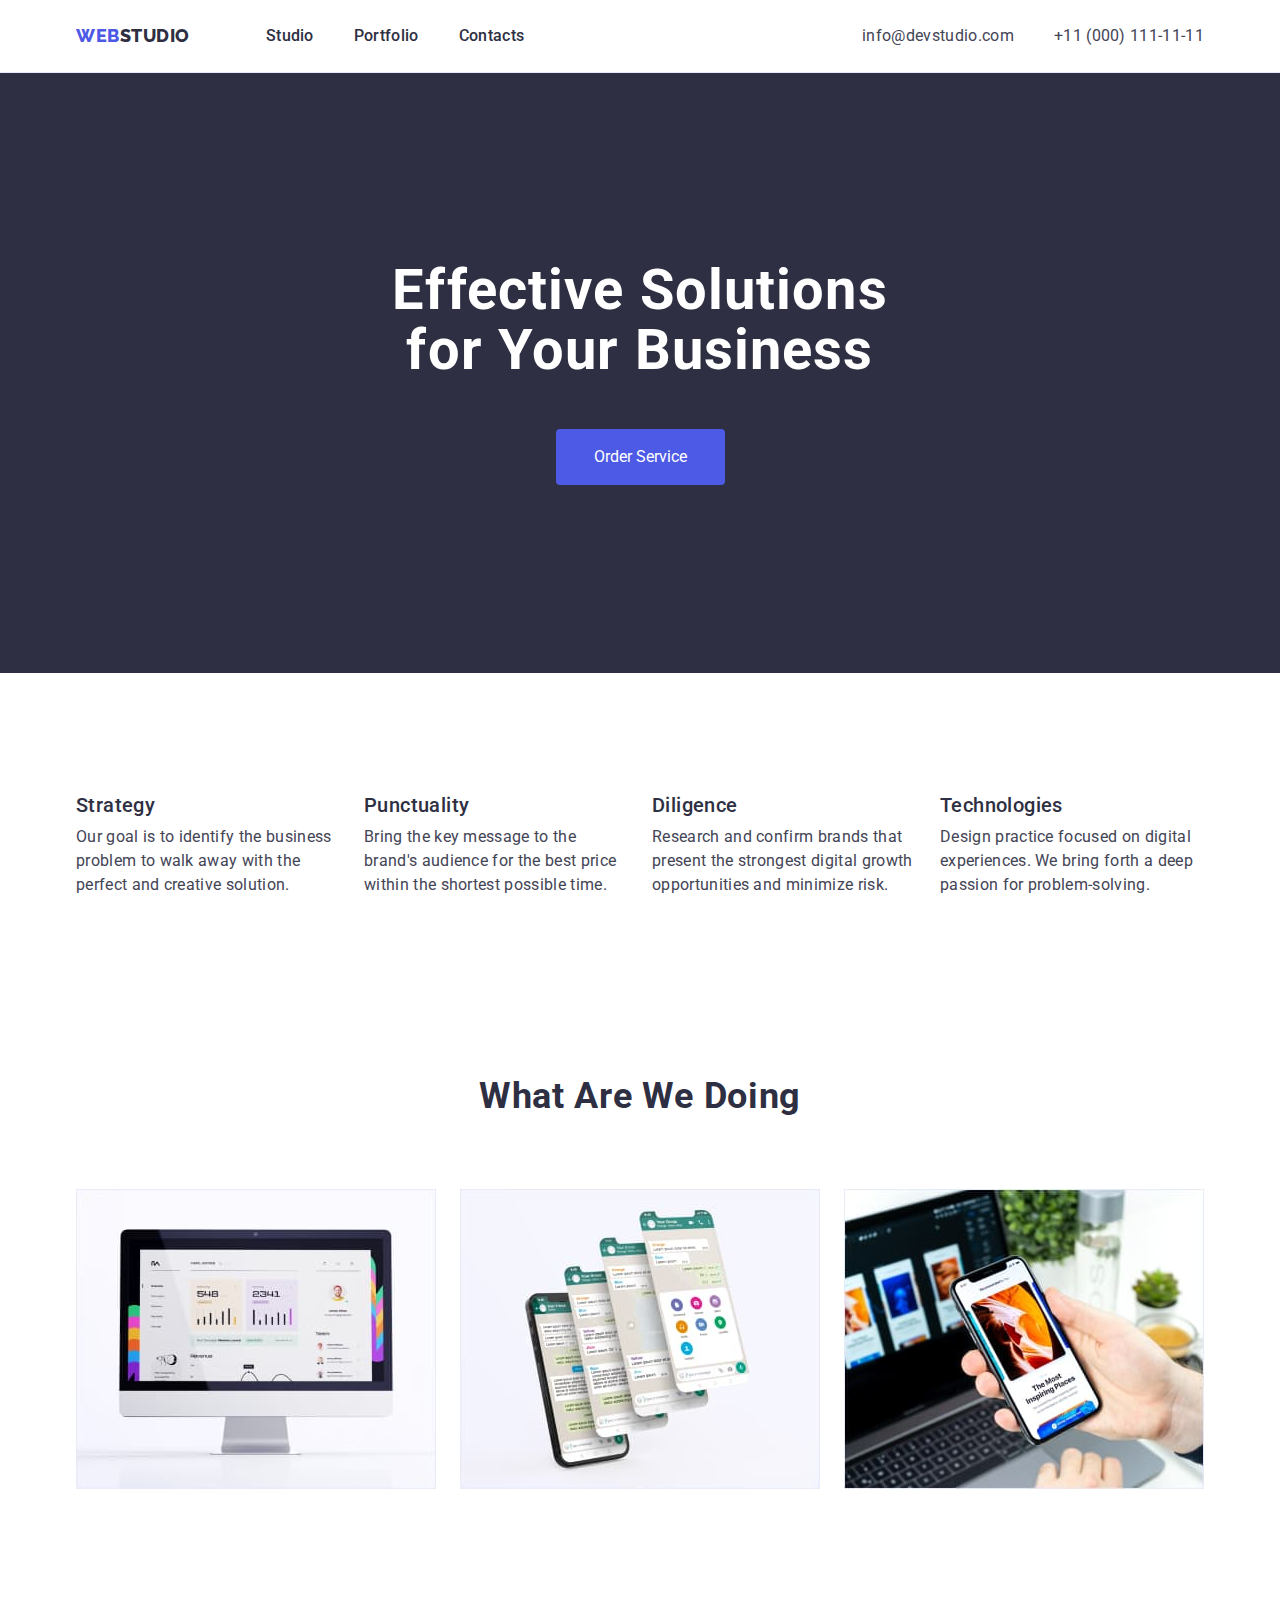
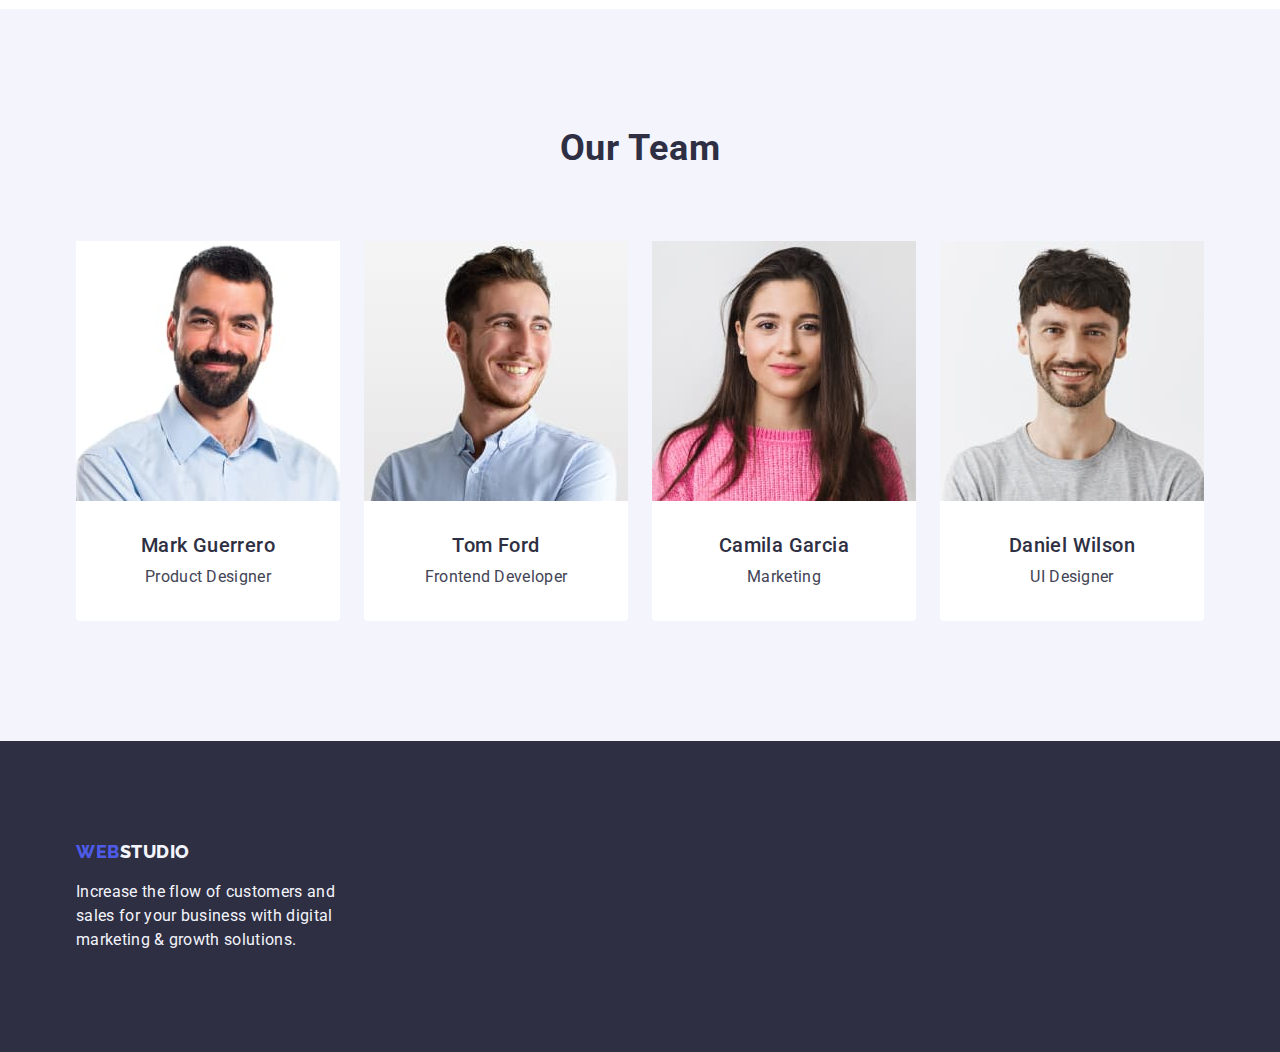
==== index.html @ 9f4fe207 "Initial commit" ====
<!DOCTYPE html>
<html lang="en">
  <head>
    <meta charset="UTF-8" />
    <meta http-equiv="X-UA-Compatible" content="IE=edge" />
    <meta name="viewport" content="width=device-width, initial-scale=1.0" />

    <!-- Google fonts -->
    <link rel="preconnect" href="https://fonts.googleapis.com" />
    <link rel="preconnect" href="https://fonts.gstatic.com" crossorigin />
    <link
      href="https://fonts.googleapis.com/css2?family=Raleway:wght@800&family=Roboto:wght@400;500;700;900&display=swap"
      rel="stylesheet"
    />
    <title>WebStudio</title>

    <!-- Normalize CSS -->
    <link rel="stylesheet" href="./css/modern-normalize.min.css" />

    <!-- Custom CSS -->
    <link rel="stylesheet" href="./css/styles.css" />
  </head>

  <body>
    <header class="header">
      <div class="container">
        <nav class="navbar">
          <a class="link logo" href="./index.html">
            Web<span class="logo-span">Studio</span>
          </a>
          <ul class="list nav-list">
            <li class="item">
              <a class="link" href="./index.html">Studio</a>
            </li>
            <li class="item">
              <a class="link" href="./portfolio.html">Portfolio</a>
            </li>
            <li class="item">
              <a class="link" href="">Contacts</a>
            </li>
          </ul>
        </nav>

        <address class="contacts">
          <ul class="list contact-list">
            <li class="item">
              <a class="link" href="mailto:info@devstudio.com">
                info@devstudio.com
              </a>
            </li>
            <li class="item">
              <a class="link" href="tel:+110001111111"> +11 (000) 111-11-11 </a>
            </li>
          </ul>
        </address>
      </div>
    </header>

    <main>
      <section class="section hero navy-blue-bg">
        <div class="container">
          <h1 class="hero-title">Effective Solutions for Your Business</h1>
          <button class="hero-btn" type="button">Order Service</button>
        </div>
      </section>

      <section class="section features">
        <div class="container">
          <h2 class="section-title visually-hidden">Features</h2>
          <ul class="list card-list features-list">
            <li class="item">
              <h3 class="item-title card-title">Strategy</h3>
              <p class="text">
                Our goal is to identify the business problem to walk away with
                the perfect and creative solution.
              </p>
            </li>
            <li class="item">
              <h3 class="item-title card-title">Punctuality</h3>
              <p class="text">
                Bring the key message to the brand's audience for the best price
                within the shortest possible time.
              </p>
            </li>
            <li class="item">
              <h3 class="item-title card-title">Diligence</h3>
              <p class="text">
                Research and confirm brands that present the strongest digital
                growth opportunities and minimize risk.
              </p>
            </li>
            <li class="item">
              <h3 class="item-title card-title">Technologies</h3>
              <p class="text">
                Design practice focused on digital experiences. We bring forth a
                deep passion for problem-solving.
              </p>
            </li>
          </ul>
        </div>
      </section>

      <section class="section projects">
        <div class="container">
          <h2 class="section-title">What are we doing</h2>
          <ul class="list projects-list">
            <li class="item">
              <img
                src="./images/pic-1.jpg"
                width="360"
                alt="A computer with analytical data on the screen"
              />
            </li>
            <li class="item">
              <img
                src="./images/pic-2.jpg"
                width="360"
                alt="A phone with an open chat on the screen"
              />
            </li>
            <li class="item">
              <img
                src="./images/pic-3.jpg"
                width="360"
                alt="A phone with an open app on the screen"
              />
            </li>
          </ul>
        </div>
      </section>

      <section class="section our-team cloud-bg">
        <div class="container">
          <h2 class="section-title">Our Team</h2>
          <ul class="list card-list our-team-list">
            <li class="item card-item white-bg">
              <img
                src="./images/mark-guerrero.jpg"
                width="264"
                alt="Mark Guerrero"
              />
              <div class="wrapper">
                <h3 class="item-title card-title">Mark Guerrero</h3>
                <p class="text">Product Designer</p>
              </div>
            </li>
            <li class="item card-item white-bg">
              <img src="./images/tom-ford.jpg" width="264" alt="Tom Ford" />
              <div class="wrapper">
                <h3 class="item-title card-title">Tom Ford</h3>
                <p class="text">Frontend Developer</p>
              </div>
            </li>
            <li class="item card-item white-bg">
              <img
                src="./images/camila-garcia.jpg"
                width="264"
                alt="Camila Garcia"
              />
              <div class="wrapper">
                <h3 class="item-title card-title">Camila Garcia</h3>
                <p class="text">Marketing</p>
              </div>
            </li>
            <li class="item card-item white-bg">
              <img
                src="./images/daniel-wilson.jpg"
                width="264"
                alt="Daniel Wilson"
              />
              <div class="wrapper">
                <h3 class="item-title card-title">Daniel Wilson</h3>
                <p class="text">UI Designer</p>
              </div>
            </li>
          </ul>
        </div>
      </section>
    </main>

    <footer class="footer navy-blue-bg">
      <div class="container">
        <a class="link logo" href="./index.html">
          Web<span class="logo-span">Studio</span>
        </a>
        <p class="text">
          Increase the flow of customers and sales for your business with
          digital marketing & growth solutions.
        </p>
      </div>
    </footer>
  </body>
</html>
---- css/styles.css ----
:root {
  /* ===== Colors ===== */
  --iris-color: #4d5ae5;
  --ocean-color: #404bbf;
  --navy-blue-color: #2e2f42;
  --green-color: #31d0aa;
  --slate-color: #434455;
  --light-slate-color: #8e8f99;
  --cornflower-color: #e7e9fc;
  --cloud-color: #f4f4fd;
  --navy-blue-modal-color: #2e2f42;
  --grey-color: #2e2f42;
  --white-color: #ffffff;
  --dairy-color: #fcfcfc;
}

body {
  font-family: "Roboto", sans-serif;
  color: var(--slate-color);
  background-color: var(--white-color);
}

h1,
h2,
h3,
p,
a {
  margin: 0;
  padding: 0;
}

ul {
  margin: 0;
  padding: 0;
  list-style: none;
}

a {
  text-decoration: none;
}

img {
  display: block;
  max-width: 100%;
}

/* ===== Reusable CSS =====  */

.container {
  max-width: 1158px;
  margin: 0 auto;
  padding-left: 15px;
  padding-right: 15px;
}

.section {
  padding-top: 120px;
  padding-bottom: 120px;
}

.button {
  font-family: "Roboto", sans-serif;
  font-weight: 500;
  font-size: 16px;
  line-height: 1.5;
  letter-spacing: 0.04em;
}

.hero-title {
  font-weight: 700;
  font-size: 56px;
  line-height: 1.07;
  letter-spacing: 0.02em;
  color: var(--white-color);
  text-align: center;
  margin-bottom: 48px;
}

.section-title {
  font-weight: 700;
  font-size: 36px;
  line-height: 1.11;
  letter-spacing: 0.02em;
  text-align: center;
  color: var(--navy-blue-color);
  text-transform: capitalize;
  margin-bottom: 72px;
}

.card-title {
  font-weight: 500;
  font-size: 20px;
  line-height: 1.2;
  letter-spacing: 0.02em;
  color: var(--navy-blue-color);
  text-transform: capitalize;
  margin-bottom: 8px;
}

.text {
  font-size: 16px;
  line-height: 1.5;
  letter-spacing: 0.02em;
}

.card-list {
  display: flex;
  justify-content: center;
  gap: 24px;
}

/* ===== HEADER ===== */

.header {
  border-bottom: 1px solid var(--cornflower-color);
}

.header .container {
  display: flex;
  align-items: center;
}

.header a {
  display: inline-block;
  padding: 24px 0;
}

.navbar {
  display: flex;
  align-items: center;
}

.nav-list {
  display: flex;
  gap: 40px;
}

.contact-list {
  display: flex;
  gap: 40px;
}

.logo {
  font-family: "Raleway", sans-serif;
  font-weight: 800;
  font-size: 18px;
  line-height: 1.27;
  letter-spacing: 0.03em;
  text-transform: uppercase;
  color: var(--iris-color);
  margin-right: 76px;
}

.header .logo-span {
  color: var(--navy-blue-color);
}

.nav-list .link {
  font-weight: 500;
  font-size: 16px;
  line-height: 1.5;
  letter-spacing: 0.02em;
  color: var(--navy-blue-color);
}

.contacts {
  font-style: normal;
  margin-left: auto;
}

.contact-list .link {
  font-size: 16px;
  line-height: 1.5;
  letter-spacing: 0.02em;
  color: var(--slate-color);
}

.nav-list .link:is(:hover, :focus),
.contact-list .link:is(:hover, :focus) {
  color: var(--ocean-color);
}

/* ===== MAIN ===== */

.navy-blue-bg {
  background-color: var(--navy-blue-color);
}

.hero {
  padding: 188px 0;
}

.hero .container {
  text-align: center;
}

.hero-title {
  font-weight: 700;
  font-size: 56px;
  line-height: 1.07;
  letter-spacing: 0.02em;
  /* text-align: center; */

  color: var(--white-color);
  max-width: 496px;
  margin: 0 auto;
  margin-bottom: 48px;
}

.hero-btn {
  color: var(--white-color);
  background-color: var(--iris-color);
  cursor: pointer;
  border: none;
  border-radius: 4px;
  min-width: 169px;
  height: 56px;

  display: block;
  margin: 0 auto;
}

.hero-btn:is(:hover, :focus) {
  background-color: var(--ocean-color);
}

/* ===== Advantages section ===== */

.visually-hidden {
  position: absolute;
  width: 1px;
  height: 1px;
  margin: -1px;
  border: 0;
  padding: 0;
  white-space: nowrap;
  clip-path: inset(100%);
  clip: rect(0 0 0 0);
  overflow: hidden;
}

.features-list .item {
  flex-basis: calc((100% - 3 * 24px) / 4);
}

/* ===== What we are doing section ===== */

.projects {
  padding-top: 60px;
}

.projects-list {
  display: flex;
  gap: 24px;
}

.projects-list .item {
  flex-basis: calc((100% - 2 * 24px) / 3);
}

.projects .text {
  color: var(--slate-color);
}

/* ===== Our Team section ===== */

.cloud-bg {
  background-color: var(--cloud-color);
}

.white-bg {
  background-color: var(--white-color);
}

.our-team-list .item {
  border-radius: 0 0 4px 4px;
  flex-basis: calc((100% - 3 * 24px) / 4);
}

.our-team-list .wrapper {
  padding: 32px 16px;
}

.our-team-list .item-title {
  text-align: center;
}

.our-team-list .text {
  text-align: center;
}

/* ===== FOOTER ===== */

.footer {
  padding: 100px 0;
}

.footer .logo {
  display: inline-block;
  margin-bottom: 16px;
}

.footer .logo-span {
  color: var(--cloud-color);
}

.footer .text {
  color: var(--cloud-color);
  max-width: 264px;
}

/* ===== PORTFOLIO Page ===== */

.button-list {
  display: flex;
  justify-content: center;
  gap: 24px;
  margin-bottom: 72px;
}

.button-list-item {
  border: none;
}

.portfolio {
  padding-top: 96px;
}

.portfolio .list .button {
  color: var(--iris-color);
  background-color: var(--cloud-color);
  padding: 12px 24px;
  border: 1px solid var(--cornflower-color);
  border-radius: 4px;
  cursor: pointer;
}

.portfolio .list .button:is(:hover, :focus) {
  color: var(--white-color);
  background-color: var(--ocean-color);
  border: 1px solid transparent;
}

.portfolio .card-list {
  flex-wrap: wrap;
  row-gap: 48px;
}

.portfolio .wrapper {
  padding: 32px 16px;
  border: 1px solid var(--cornflower-color);
  border-top: none;
}

.portfolio .card-item {
  flex-basis: calc((100% - 48px) / 3);
}

.portfolio .card-text {
  color: var(--slate-color);
}
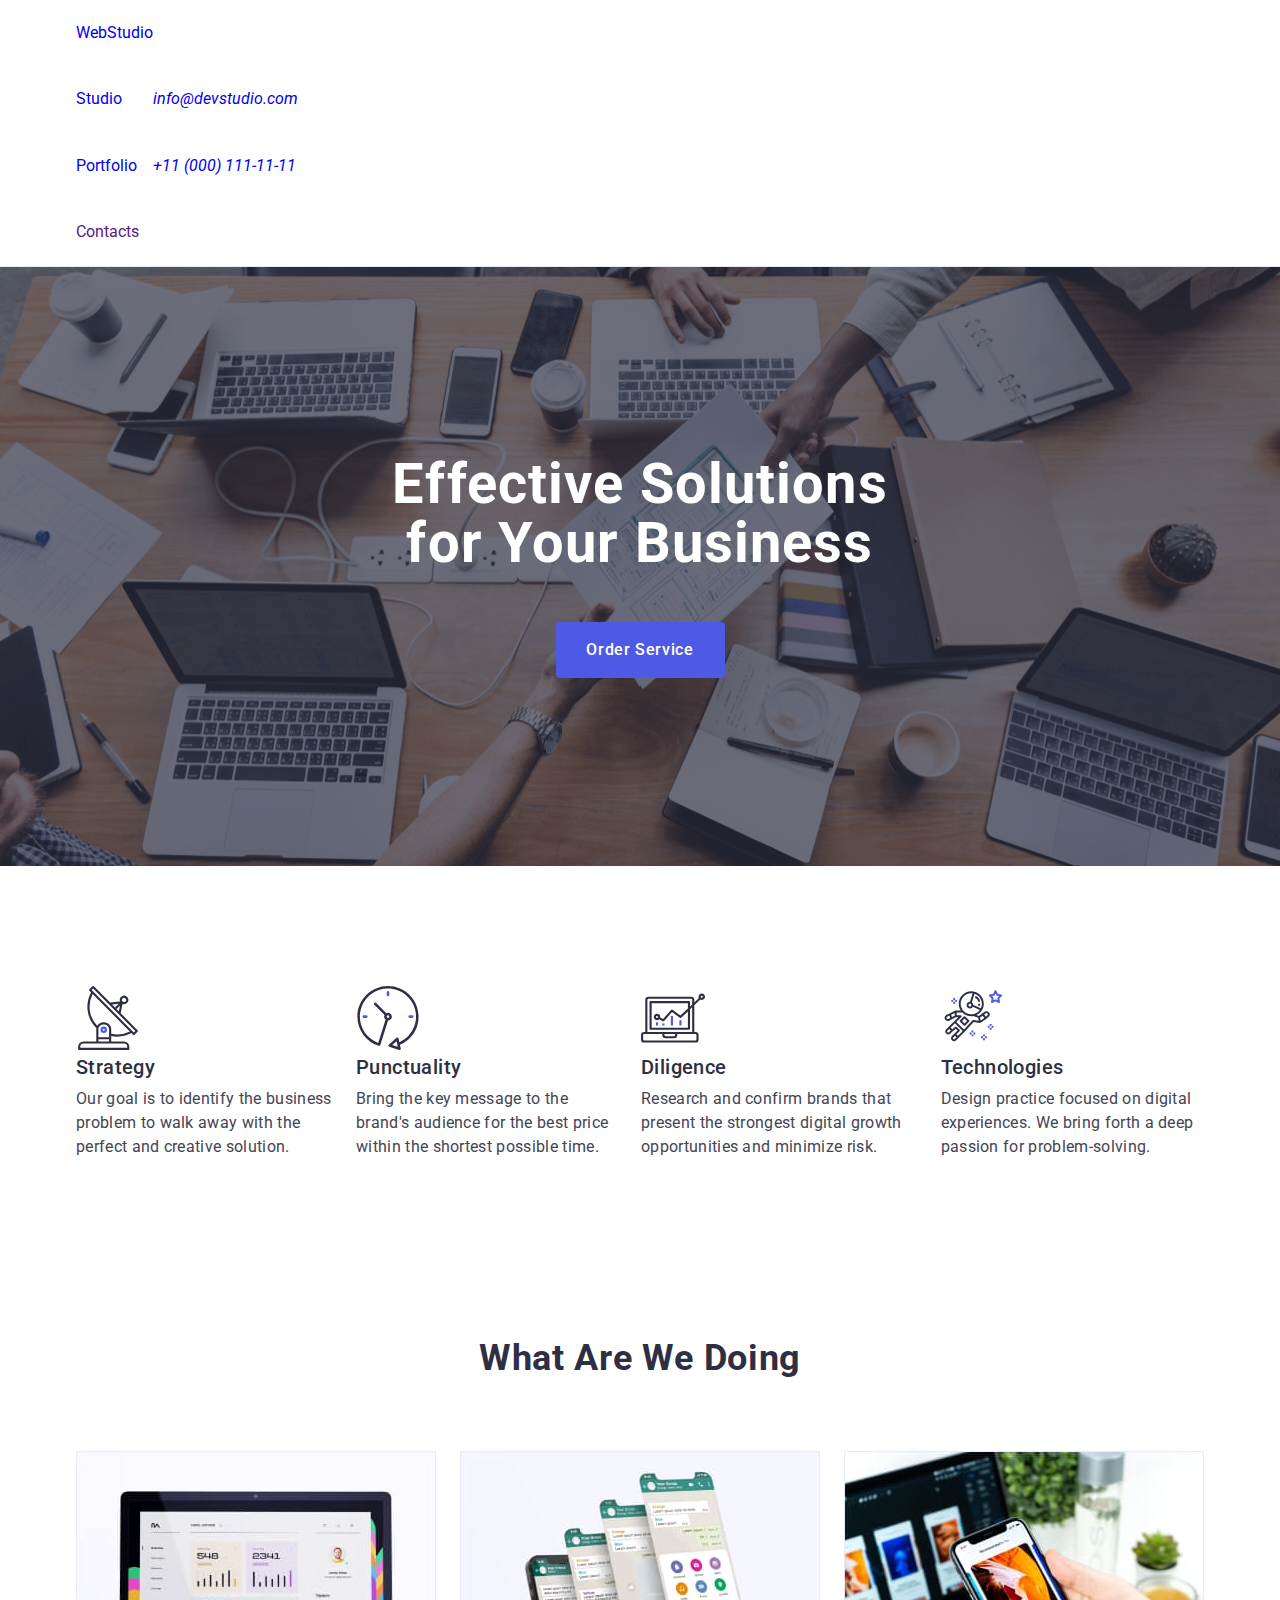
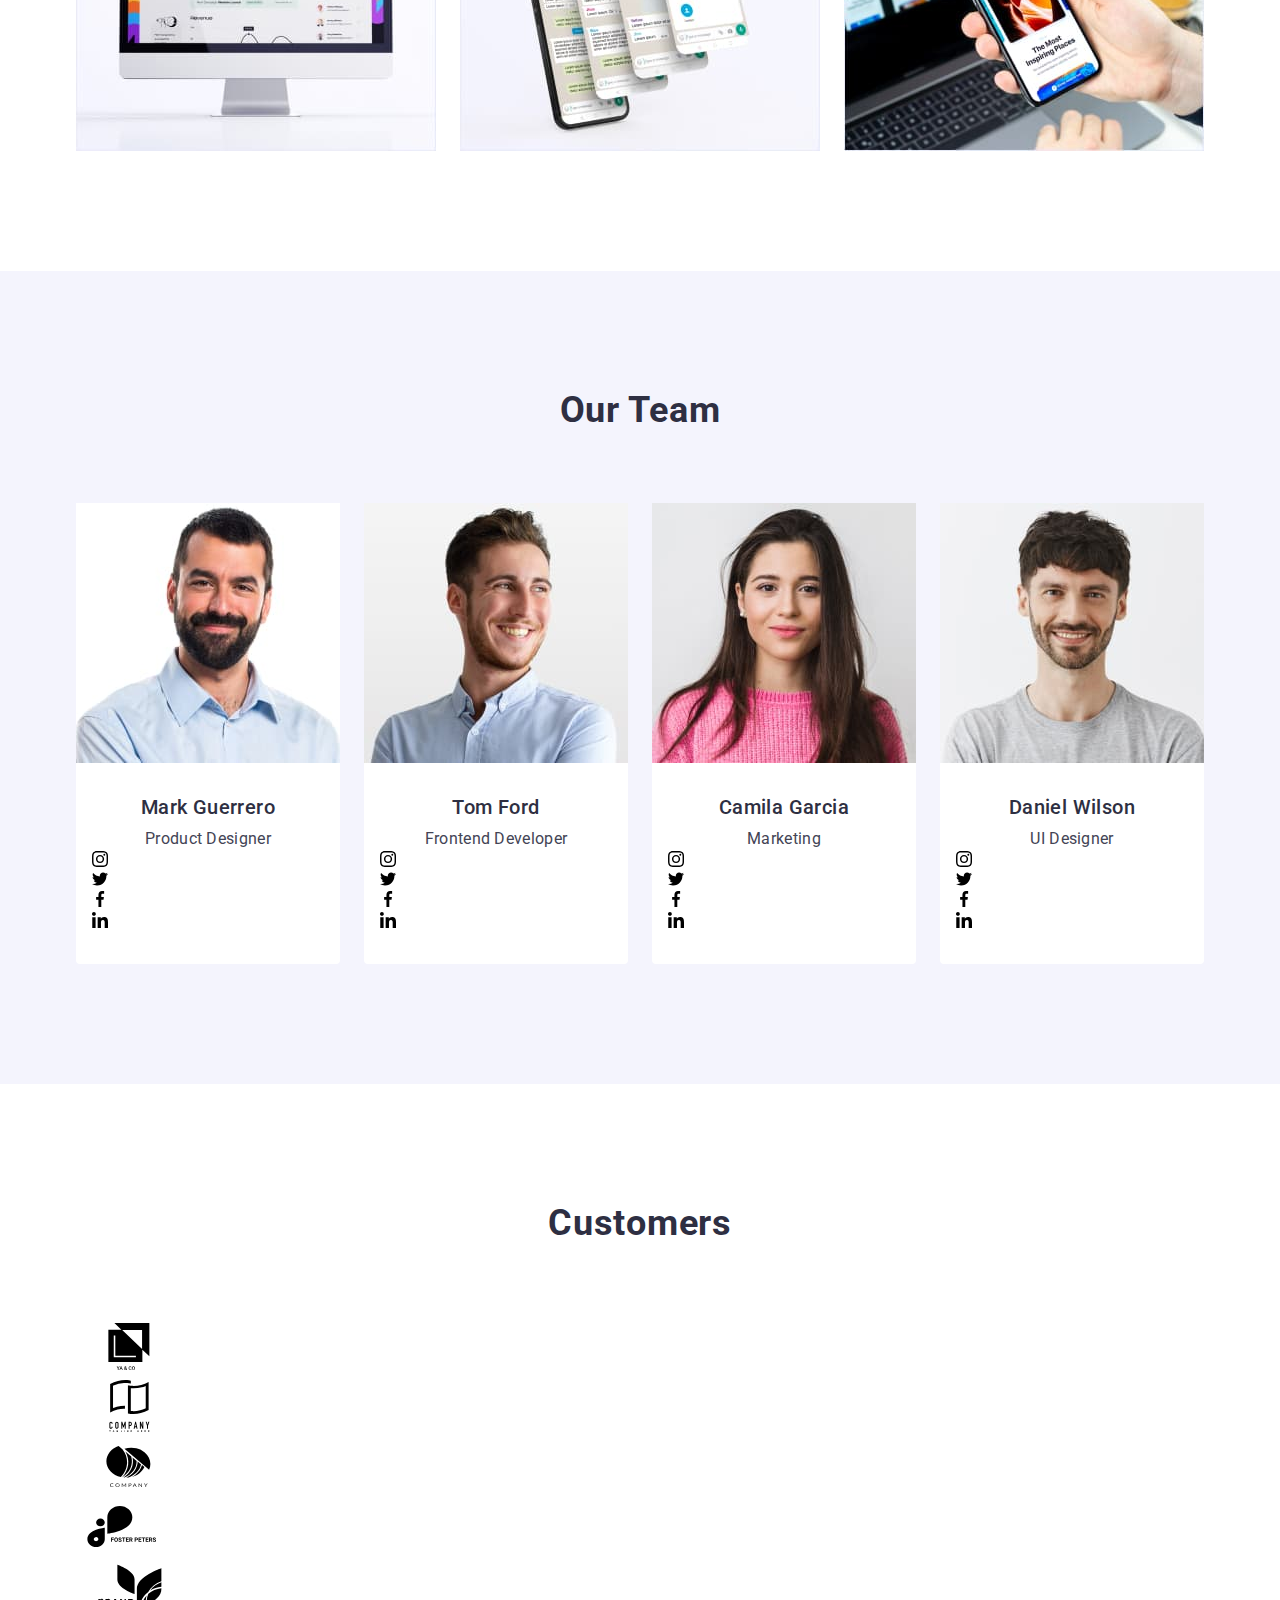
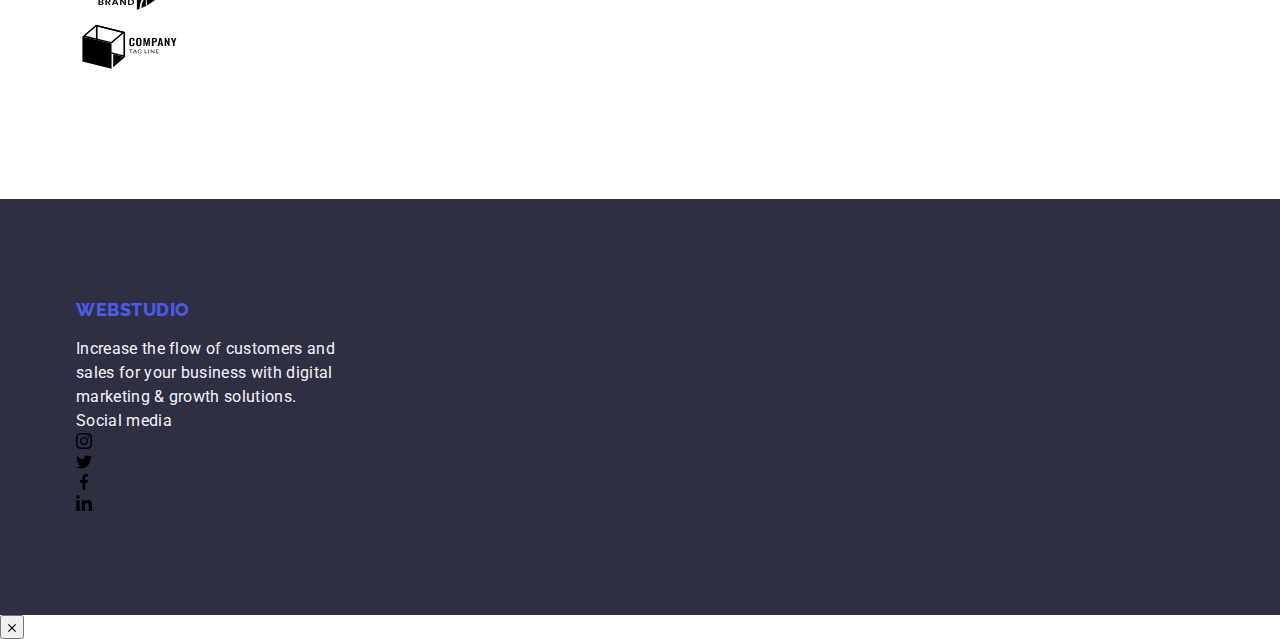
==== commit 0cff66cd: "Update index.html" ====
--- a/index.html
+++ b/index.html
@@ -10,8 +10,7 @@
     <link rel="preconnect" href="https://fonts.gstatic.com" crossorigin />
     <link
       href="https://fonts.googleapis.com/css2?family=Raleway:wght@800&family=Roboto:wght@400;500;700;900&display=swap"
-      rel="stylesheet"
-    />
+      rel="stylesheet" />
     <title>WebStudio</title>
 
     <!-- Normalize CSS -->
@@ -24,32 +23,32 @@
   <body>
     <header class="header">
       <div class="container">
-        <nav class="navbar">
-          <a class="link logo" href="./index.html">
-            Web<span class="logo-span">Studio</span>
+        <nav class="header-nav">
+          <a class="link header-logo" href="./index.html">
+            Web<span class="span">Studio</span>
           </a>
-          <ul class="list nav-list">
-            <li class="item">
-              <a class="link" href="./index.html">Studio</a>
-            </li>
-            <li class="item">
-              <a class="link" href="./portfolio.html">Portfolio</a>
-            </li>
-            <li class="item">
-              <a class="link" href="">Contacts</a>
+          <ul class="header-nav-list list">
+            <li class="header-nav-item item">
+              <a class="header-nav-link current" href="./index.html">Studio</a>
+            </li>
+            <li class="header-nav-item item">
+              <a class="header-nav-link" href="./portfolio.html">Portfolio</a>
+            </li>
+            <li class="header-nav-item item">
+              <a class="header-nav-link" href="">Contacts</a>
             </li>
           </ul>
         </nav>
 
-        <address class="contacts">
-          <ul class="list contact-list">
-            <li class="item">
-              <a class="link" href="mailto:info@devstudio.com">
+        <address class="header-contacts">
+          <ul class="header-contacts-list list">
+            <li class="header-contacts-item item">
+              <a class="header-contacts-link link" href="mailto:info@devstudio.com">
                 info@devstudio.com
               </a>
             </li>
-            <li class="item">
-              <a class="link" href="tel:+110001111111"> +11 (000) 111-11-11 </a>
+            <li class="header-contacts-item item">
+              <a class="header-contacts-link link" href="tel:+110001111111"> +11 (000) 111-11-11 </a>
             </li>
           </ul>
         </address>
@@ -60,37 +59,59 @@
       <section class="section hero navy-blue-bg">
         <div class="container">
           <h1 class="hero-title">Effective Solutions for Your Business</h1>
-          <button class="hero-btn" type="button">Order Service</button>
+          <button class="hero-btn button" type="button" data-modal-open>
+            Order Service
+          </button>
         </div>
       </section>
 
       <section class="section features">
         <div class="container">
           <h2 class="section-title visually-hidden">Features</h2>
-          <ul class="list card-list features-list">
-            <li class="item">
-              <h3 class="item-title card-title">Strategy</h3>
+          <ul class="features-list card-list">
+            <li class="features-list-item card-item">
+              <div class="wrapper">
+                <svg width="64" height="64">
+                  <use href="./images/symbol-defs.svg#icon-antenna"></use>
+                </svg>
+              </div>
+              <h3 class="card-title">Strategy</h3>
               <p class="text">
                 Our goal is to identify the business problem to walk away with
                 the perfect and creative solution.
               </p>
             </li>
-            <li class="item">
-              <h3 class="item-title card-title">Punctuality</h3>
+            <li class="features-list-item card-item">
+              <div class="wrapper">
+                <svg width="64" height="64">
+                  <use href="./images/symbol-defs.svg#icon-clock"></use>
+                </svg>
+              </div>
+              <h3 class="card-title">Punctuality</h3>
               <p class="text">
                 Bring the key message to the brand's audience for the best price
                 within the shortest possible time.
               </p>
             </li>
-            <li class="item">
-              <h3 class="item-title card-title">Diligence</h3>
+            <li class="features-list-item card-item">
+              <div class="wrapper">
+                <svg width="64" height="64">
+                  <use href="./images/symbol-defs.svg#icon-diagram"></use>
+                </svg>
+              </div>
+              <h3 class="card-title">Diligence</h3>
               <p class="text">
                 Research and confirm brands that present the strongest digital
                 growth opportunities and minimize risk.
               </p>
             </li>
-            <li class="item">
-              <h3 class="item-title card-title">Technologies</h3>
+            <li class="features-list-item card-item">
+              <div class="wrapper">
+                <svg width="64" height="64">
+                  <use href="./images/symbol-defs.svg#icon-astronaut"></use>
+                </svg>
+              </div>
+              <h3 class="card-title">Technologies</h3>
               <p class="text">
                 Design practice focused on digital experiences. We bring forth a
                 deep passion for problem-solving.
@@ -103,27 +124,24 @@
       <section class="section projects">
         <div class="container">
           <h2 class="section-title">What are we doing</h2>
-          <ul class="list projects-list">
-            <li class="item">
+          <ul class="projects-list list">
+            <li class="projects-list-item">
               <img
                 src="./images/pic-1.jpg"
                 width="360"
-                alt="A computer with analytical data on the screen"
-              />
-            </li>
-            <li class="item">
+                alt="A computer with analytical data on the screen" />
+            </li>
+            <li class="projects-list-item">
               <img
                 src="./images/pic-2.jpg"
                 width="360"
-                alt="A phone with an open chat on the screen"
-              />
-            </li>
-            <li class="item">
+                alt="A phone with an open chat on the screen" />
+            </li>
+            <li class="projects-list-item">
               <img
                 src="./images/pic-3.jpg"
                 width="360"
-                alt="A phone with an open app on the screen"
-              />
+                alt="A phone with an open app on the screen" />
             </li>
           </ul>
         </div>
@@ -137,11 +155,43 @@
               <img
                 src="./images/mark-guerrero.jpg"
                 width="264"
-                alt="Mark Guerrero"
-              />
+                alt="Mark Guerrero" />
               <div class="wrapper">
                 <h3 class="item-title card-title">Mark Guerrero</h3>
                 <p class="text">Product Designer</p>
+                <ul class="social-media-list">
+                  <li class="social-media-item">
+                    <a href="#" class="social-media-link">
+                      <svg class="social-media-icon" width="16" height="16">
+                        <use
+                          href="./images/symbol-defs.svg#icon-instagram"></use>
+                      </svg>
+                    </a>
+                  </li>
+                  <li class="social-media-item">
+                    <a href="#" class="social-media-link">
+                      <svg class="social-media-icon" width="16" height="16">
+                        <use href="./images/symbol-defs.svg#icon-twitter"></use>
+                      </svg>
+                    </a>
+                  </li>
+                  <li class="social-media-item">
+                    <a href="#" class="social-media-link">
+                      <svg class="social-media-icon" width="16" height="16">
+                        <use
+                          href="./images/symbol-defs.svg#icon-facebook"></use>
+                      </svg>
+                    </a>
+                  </li>
+                  <li class="social-media-item">
+                    <a href="#" class="social-media-link">
+                      <svg class="social-media-icon" width="16" height="16">
+                        <use
+                          href="./images/symbol-defs.svg#icon-linkedin"></use>
+                      </svg>
+                    </a>
+                  </li>
+                </ul>
               </div>
             </li>
             <li class="item card-item white-bg">
@@ -149,29 +199,164 @@
               <div class="wrapper">
                 <h3 class="item-title card-title">Tom Ford</h3>
                 <p class="text">Frontend Developer</p>
+                <ul class="social-media-list">
+                  <li class="social-media-item">
+                    <a href="#" class="social-media-link">
+                      <svg class="social-media-icon" width="16" height="16">
+                        <use
+                          href="./images/symbol-defs.svg#icon-instagram"></use>
+                      </svg>
+                    </a>
+                  </li>
+                  <li class="social-media-item">
+                    <a href="#" class="social-media-link">
+                      <svg class="social-media-icon" width="16" height="16">
+                        <use href="./images/symbol-defs.svg#icon-twitter"></use>
+                      </svg>
+                    </a>
+                  </li>
+                  <li class="social-media-item">
+                    <a href="#" class="social-media-link">
+                      <svg class="social-media-icon" width="16" height="16">
+                        <use
+                          href="./images/symbol-defs.svg#icon-facebook"></use>
+                      </svg>
+                    </a>
+                  </li>
+                  <li class="social-media-item">
+                    <a href="#" class="social-media-link">
+                      <svg class="social-media-icon" width="16" height="16">
+                        <use
+                          href="./images/symbol-defs.svg#icon-linkedin"></use>
+                      </svg>
+                    </a>
+                  </li>
+                </ul>
               </div>
             </li>
             <li class="item card-item white-bg">
               <img
                 src="./images/camila-garcia.jpg"
                 width="264"
-                alt="Camila Garcia"
-              />
+                alt="Camila Garcia" />
               <div class="wrapper">
                 <h3 class="item-title card-title">Camila Garcia</h3>
                 <p class="text">Marketing</p>
+                <ul class="social-media-list">
+                  <li class="social-media-item">
+                    <a href="#" class="social-media-link">
+                      <svg class="social-media-icon" width="16" height="16">
+                        <use
+                          href="./images/symbol-defs.svg#icon-instagram"></use>
+                      </svg>
+                    </a>
+                  </li>
+                  <li class="social-media-item">
+                    <a href="#" class="social-media-link">
+                      <svg class="social-media-icon" width="16" height="16">
+                        <use href="./images/symbol-defs.svg#icon-twitter"></use>
+                      </svg>
+                    </a>
+                  </li>
+                  <li class="social-media-item">
+                    <a href="#" class="social-media-link">
+                      <svg class="social-media-icon" width="16" height="16">
+                        <use
+                          href="./images/symbol-defs.svg#icon-facebook"></use>
+                      </svg>
+                    </a>
+                  </li>
+                  <li class="social-media-item">
+                    <a href="#" class="social-media-link">
+                      <svg class="social-media-icon" width="16" height="16">
+                        <use
+                          href="./images/symbol-defs.svg#icon-linkedin"></use>
+                      </svg>
+                    </a>
+                  </li>
+                </ul>
               </div>
             </li>
             <li class="item card-item white-bg">
               <img
                 src="./images/daniel-wilson.jpg"
                 width="264"
-                alt="Daniel Wilson"
-              />
+                alt="Daniel Wilson" />
               <div class="wrapper">
                 <h3 class="item-title card-title">Daniel Wilson</h3>
                 <p class="text">UI Designer</p>
-              </div>
+                <ul class="social-media-list">
+                  <li class="social-media-item">
+                    <a href="#" class="social-media-link">
+                      <svg class="social-media-icon" width="16" height="16">
+                        <use
+                          href="./images/symbol-defs.svg#icon-instagram"></use>
+                      </svg>
+                    </a>
+                  </li>
+                  <li class="social-media-item">
+                    <a href="#" class="social-media-link">
+                      <svg class="social-media-icon" width="16" height="16">
+                        <use href="./images/symbol-defs.svg#icon-twitter"></use>
+                      </svg>
+                    </a>
+                  </li>
+                  <li class="social-media-item">
+                    <a href="#" class="social-media-link">
+                      <svg class="social-media-icon" width="16" height="16">
+                        <use
+                          href="./images/symbol-defs.svg#icon-facebook"></use>
+                      </svg>
+                    </a>
+                  </li>
+                  <li class="social-media-item">
+                    <a href="#" class="social-media-link">
+                      <svg class="social-media-icon" width="16" height="16">
+                        <use
+                          href="./images/symbol-defs.svg#icon-linkedin"></use>
+                      </svg>
+                    </a>
+                  </li>
+                </ul>
+              </div>
+            </li>
+          </ul>
+        </div>
+      </section>
+
+      <section class="section customers">
+        <div class="container">
+          <h2 class="section-title">Customers</h2>
+          <ul class="list customers-list">
+            <li class="customers-list-item">
+              <svg class="icon-customer-logo" width="104" height="56">
+                <use href="./images/symbol-defs.svg#icon-company-logo-1"></use>
+              </svg>
+            </li>
+            <li class="customers-list-item">
+              <svg class="icon-customer-logo" width="104" height="56">
+                <use href="./images/symbol-defs.svg#icon-company-logo-2"></use>
+              </svg>
+            </li>
+            <li class="customers-list-item">
+              <svg class="icon-customer-logo" width="104" height="56">
+                <use href="./images/symbol-defs.svg#icon-company-logo-3"></use>
+              </svg>
+            </li>
+            <li class="customers-list-item">
+              <svg class="icon-customer-logo" width="104" height="56">
+                <use href="./images/symbol-defs.svg#icon-company-logo-4"></use>
+              </svg>
+            </li>
+            <li class="customers-list-item">
+              <svg class="icon-customer-logo" width="104" height="56">
+                <use href="./images/symbol-defs.svg#icon-company-logo-5"></use>
+              </svg>
+            </li>
+            <li class="customers-list-item">
+              <svg class="icon-customer-logo" width="104" height="56">
+                <use href="./images/symbol-defs.svg#icon-company-logo-6"></use>
+              </svg>
             </li>
           </ul>
         </div>
@@ -180,14 +365,61 @@
 
     <footer class="footer navy-blue-bg">
       <div class="container">
-        <a class="link logo" href="./index.html">
-          Web<span class="logo-span">Studio</span>
-        </a>
-        <p class="text">
-          Increase the flow of customers and sales for your business with
-          digital marketing & growth solutions.
-        </p>
+        <div class="footer-left-col">
+          <a class="link logo" href="./index.html">
+            Web<span class="span">Studio</span>
+          </a>
+          <p class="text">
+            Increase the flow of customers and sales for your business with
+            digital marketing & growth solutions.
+          </p>
+        </div>
+        <div class="footer-right-col">
+          <p class="text">Social media</p>
+          <ul class="social-media-list">
+            <li class="social-media-item">
+              <a href="#" class="social-media-link">
+                <svg class="social-media-icon" width="16" height="16">
+                  <use href="./images/symbol-defs.svg#icon-instagram"></use>
+                </svg>
+              </a>
+            </li>
+            <li class="social-media-item">
+              <a href="#" class="social-media-link">
+                <svg class="social-media-icon" width="16" height="16">
+                  <use href="./images/symbol-defs.svg#icon-twitter"></use>
+                </svg>
+              </a>
+            </li>
+            <li class="social-media-item">
+              <a href="#" class="social-media-link">
+                <svg class="social-media-icon" width="16" height="16">
+                  <use href="./images/symbol-defs.svg#icon-facebook"></use>
+                </svg>
+              </a>
+            </li>
+            <li class="social-media-item">
+              <a href="#" class="social-media-link">
+                <svg class="social-media-icon" width="16" height="16">
+                  <use href="./images/symbol-defs.svg#icon-linkedin"></use>
+                </svg>
+              </a>
+            </li>
+          </ul>
+        </div>
       </div>
     </footer>
+
+    <div class="modal-backdrop is-hidden" data-modal>
+      <div class="modal">
+        <button type="button" class="close-modal-btn" data-modal-close>
+          <svg width="8" height="8">
+            <use href="./images/symbol-defs.svg#icon-close-modal-btn"></use>
+          </svg>
+        </button>
+      </div>
+    </div>
+
+    <script src="./js/modal.js"></script>
   </body>
 </html>
--- a/css/styles.css
+++ b/css/styles.css
@@ -113,6 +113,9 @@
 
 .header {
   border-bottom: 1px solid var(--cornflower-color);
+  box-shadow: 0px 1px 6px 0px #2e2f4214;
+  box-shadow: 0px 1px 1px 0px #2e2f4229;
+  box-shadow: 0px 2px 1px 0px #2e2f4214;
 }
 
 .header .container {
@@ -187,7 +190,15 @@
 }
 
 .hero {
+  max-width: 1440px;
+  margin: 0 auto;
   padding: 188px 0;
+  background: linear-gradient(
+      to left,
+      rgba(46, 47, 66, 0.7),
+      rgba(46, 47, 66, 0.7)
+    ),
+    url("../images/hero-bg-min.png") no-repeat center;
 }
 
 .hero .container {
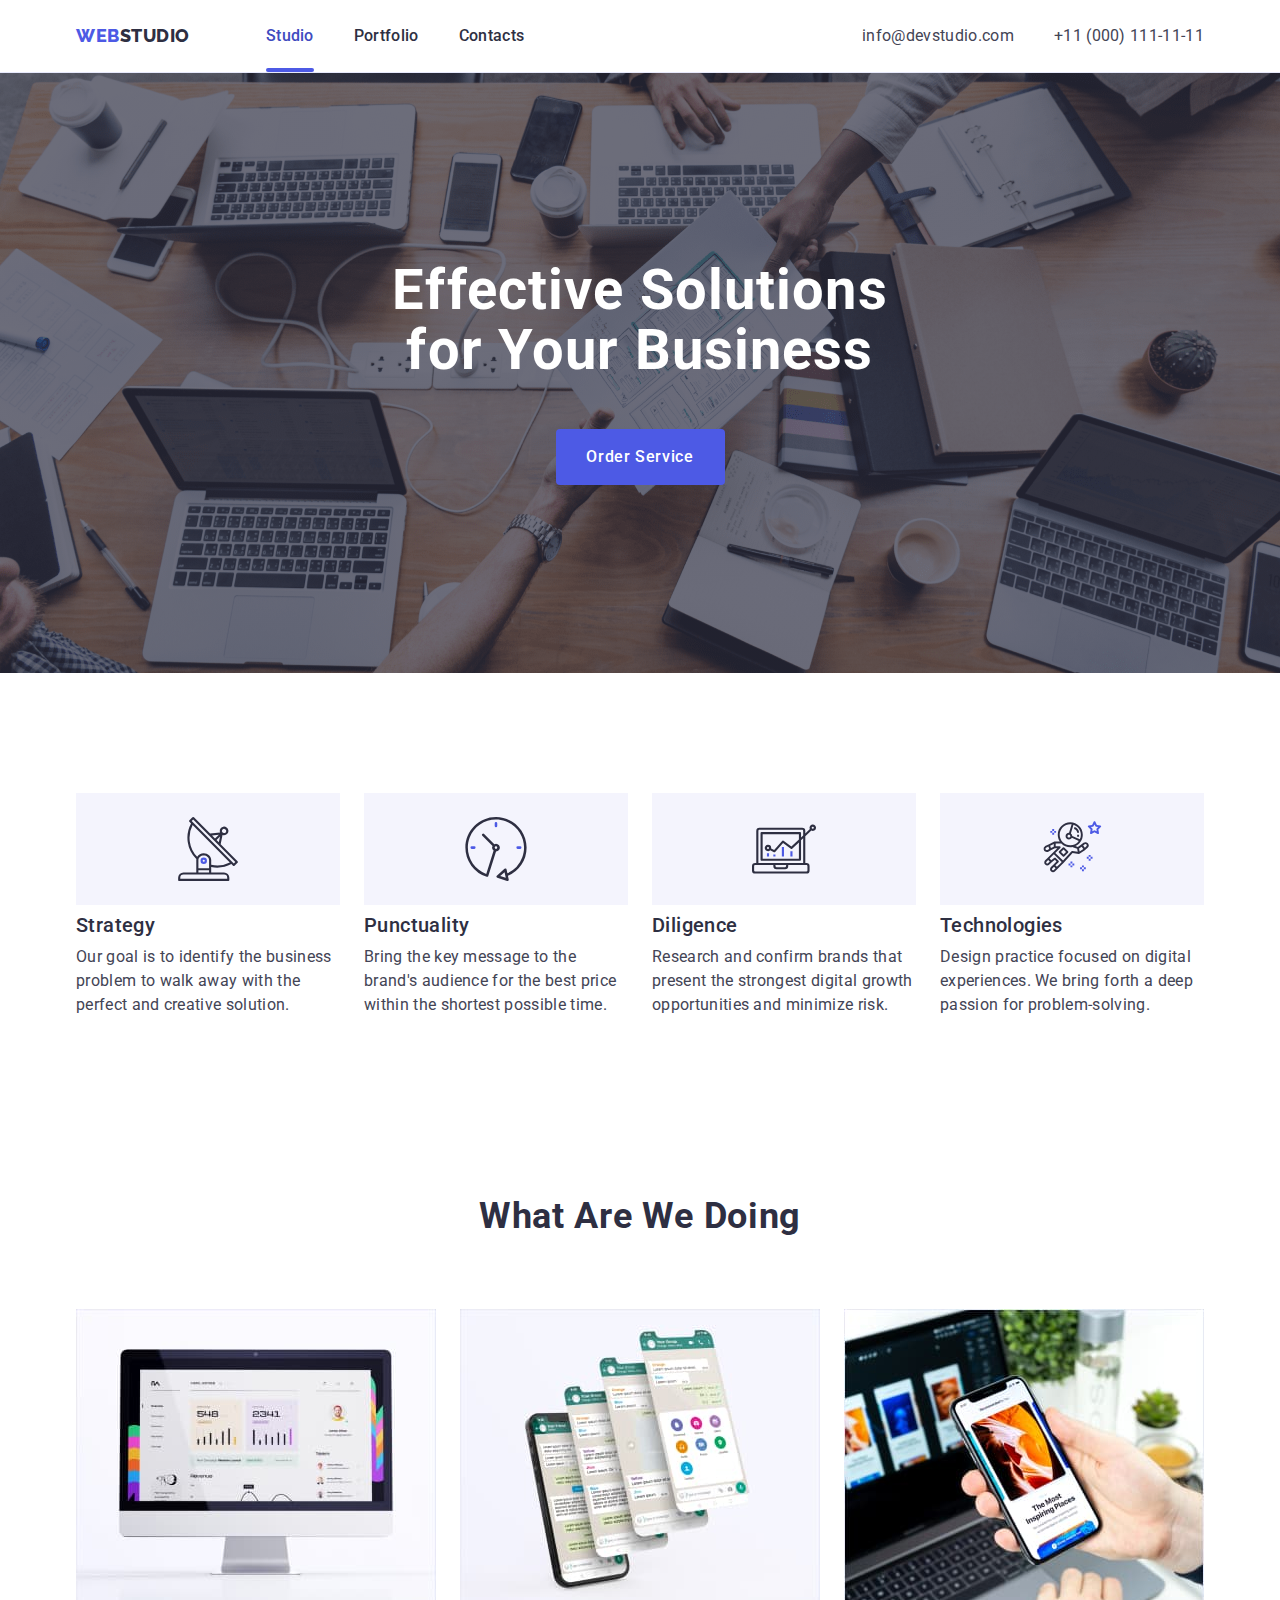
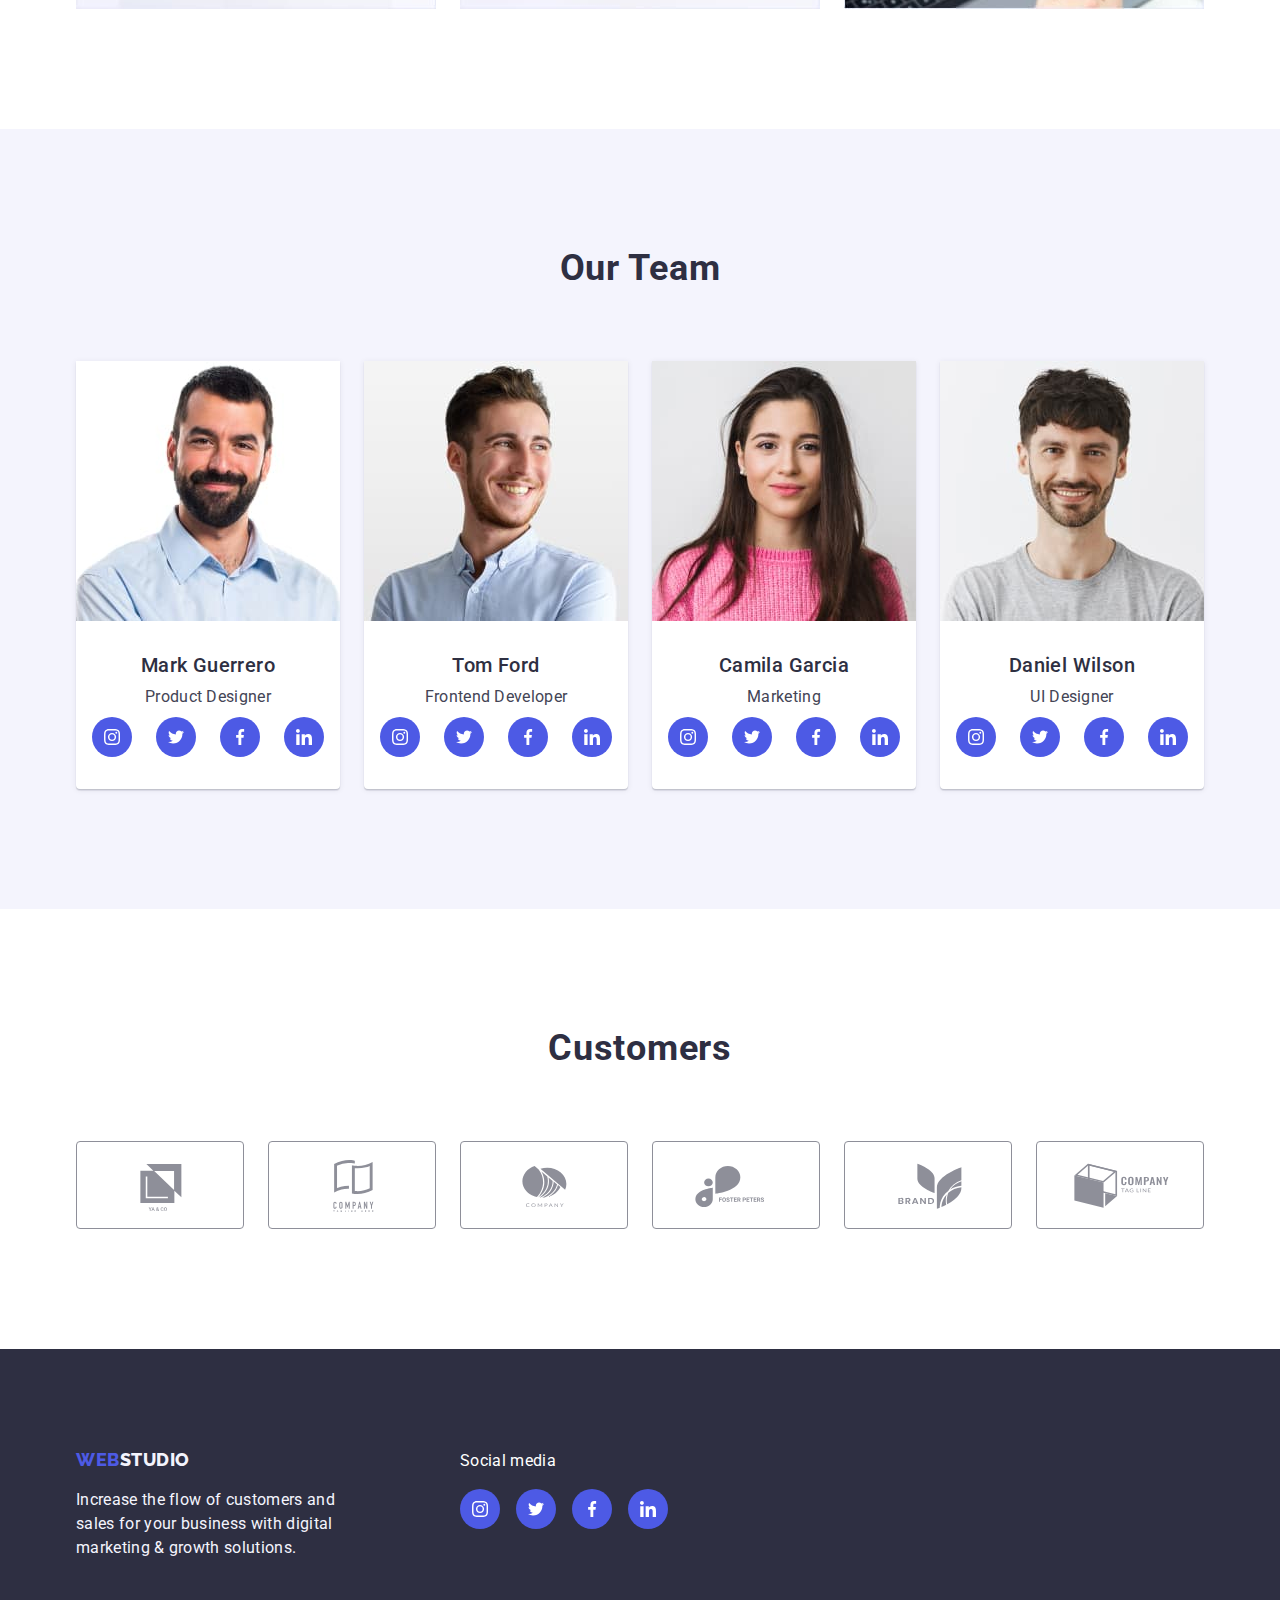
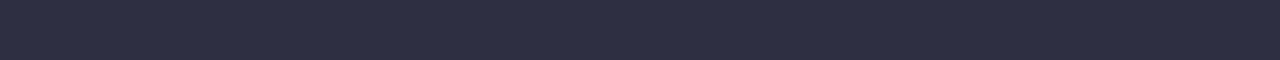
==== commit 547a7a09: "Update index.html" ====
--- a/index.html
+++ b/index.html
@@ -10,7 +10,8 @@
     <link rel="preconnect" href="https://fonts.gstatic.com" crossorigin />
     <link
       href="https://fonts.googleapis.com/css2?family=Raleway:wght@800&family=Roboto:wght@400;500;700;900&display=swap"
-      rel="stylesheet" />
+      rel="stylesheet"
+    />
     <title>WebStudio</title>
 
     <!-- Normalize CSS -->
@@ -24,7 +25,7 @@
     <header class="header">
       <div class="container">
         <nav class="header-nav">
-          <a class="link header-logo" href="./index.html">
+          <a class="logo link" href="./index.html">
             Web<span class="span">Studio</span>
           </a>
           <ul class="header-nav-list list">
@@ -43,12 +44,17 @@
         <address class="header-contacts">
           <ul class="header-contacts-list list">
             <li class="header-contacts-item item">
-              <a class="header-contacts-link link" href="mailto:info@devstudio.com">
+              <a
+                class="header-contacts-link link"
+                href="mailto:info@devstudio.com"
+              >
                 info@devstudio.com
               </a>
             </li>
             <li class="header-contacts-item item">
-              <a class="header-contacts-link link" href="tel:+110001111111"> +11 (000) 111-11-11 </a>
+              <a class="header-contacts-link link" href="tel:+110001111111">
+                +11 (000) 111-11-11
+              </a>
             </li>
           </ul>
         </address>
@@ -129,19 +135,22 @@
               <img
                 src="./images/pic-1.jpg"
                 width="360"
-                alt="A computer with analytical data on the screen" />
+                alt="A computer with analytical data on the screen"
+              />
             </li>
             <li class="projects-list-item">
               <img
                 src="./images/pic-2.jpg"
                 width="360"
-                alt="A phone with an open chat on the screen" />
+                alt="A phone with an open chat on the screen"
+              />
             </li>
             <li class="projects-list-item">
               <img
                 src="./images/pic-3.jpg"
                 width="360"
-                alt="A phone with an open app on the screen" />
+                alt="A phone with an open app on the screen"
+              />
             </li>
           </ul>
         </div>
@@ -155,7 +164,8 @@
               <img
                 src="./images/mark-guerrero.jpg"
                 width="264"
-                alt="Mark Guerrero" />
+                alt="Mark Guerrero"
+              />
               <div class="wrapper">
                 <h3 class="item-title card-title">Mark Guerrero</h3>
                 <p class="text">Product Designer</p>
@@ -164,7 +174,8 @@
                     <a href="#" class="social-media-link">
                       <svg class="social-media-icon" width="16" height="16">
                         <use
-                          href="./images/symbol-defs.svg#icon-instagram"></use>
+                          href="./images/symbol-defs.svg#icon-instagram"
+                        ></use>
                       </svg>
                     </a>
                   </li>
@@ -179,15 +190,17 @@
                     <a href="#" class="social-media-link">
                       <svg class="social-media-icon" width="16" height="16">
                         <use
-                          href="./images/symbol-defs.svg#icon-facebook"></use>
-                      </svg>
-                    </a>
-                  </li>
-                  <li class="social-media-item">
-                    <a href="#" class="social-media-link">
-                      <svg class="social-media-icon" width="16" height="16">
-                        <use
-                          href="./images/symbol-defs.svg#icon-linkedin"></use>
+                          href="./images/symbol-defs.svg#icon-facebook"
+                        ></use>
+                      </svg>
+                    </a>
+                  </li>
+                  <li class="social-media-item">
+                    <a href="#" class="social-media-link">
+                      <svg class="social-media-icon" width="16" height="16">
+                        <use
+                          href="./images/symbol-defs.svg#icon-linkedin"
+                        ></use>
                       </svg>
                     </a>
                   </li>
@@ -204,7 +217,8 @@
                     <a href="#" class="social-media-link">
                       <svg class="social-media-icon" width="16" height="16">
                         <use
-                          href="./images/symbol-defs.svg#icon-instagram"></use>
+                          href="./images/symbol-defs.svg#icon-instagram"
+                        ></use>
                       </svg>
                     </a>
                   </li>
@@ -219,15 +233,17 @@
                     <a href="#" class="social-media-link">
                       <svg class="social-media-icon" width="16" height="16">
                         <use
-                          href="./images/symbol-defs.svg#icon-facebook"></use>
-                      </svg>
-                    </a>
-                  </li>
-                  <li class="social-media-item">
-                    <a href="#" class="social-media-link">
-                      <svg class="social-media-icon" width="16" height="16">
-                        <use
-                          href="./images/symbol-defs.svg#icon-linkedin"></use>
+                          href="./images/symbol-defs.svg#icon-facebook"
+                        ></use>
+                      </svg>
+                    </a>
+                  </li>
+                  <li class="social-media-item">
+                    <a href="#" class="social-media-link">
+                      <svg class="social-media-icon" width="16" height="16">
+                        <use
+                          href="./images/symbol-defs.svg#icon-linkedin"
+                        ></use>
                       </svg>
                     </a>
                   </li>
@@ -238,7 +254,8 @@
               <img
                 src="./images/camila-garcia.jpg"
                 width="264"
-                alt="Camila Garcia" />
+                alt="Camila Garcia"
+              />
               <div class="wrapper">
                 <h3 class="item-title card-title">Camila Garcia</h3>
                 <p class="text">Marketing</p>
@@ -247,7 +264,8 @@
                     <a href="#" class="social-media-link">
                       <svg class="social-media-icon" width="16" height="16">
                         <use
-                          href="./images/symbol-defs.svg#icon-instagram"></use>
+                          href="./images/symbol-defs.svg#icon-instagram"
+                        ></use>
                       </svg>
                     </a>
                   </li>
@@ -262,15 +280,17 @@
                     <a href="#" class="social-media-link">
                       <svg class="social-media-icon" width="16" height="16">
                         <use
-                          href="./images/symbol-defs.svg#icon-facebook"></use>
-                      </svg>
-                    </a>
-                  </li>
-                  <li class="social-media-item">
-                    <a href="#" class="social-media-link">
-                      <svg class="social-media-icon" width="16" height="16">
-                        <use
-                          href="./images/symbol-defs.svg#icon-linkedin"></use>
+                          href="./images/symbol-defs.svg#icon-facebook"
+                        ></use>
+                      </svg>
+                    </a>
+                  </li>
+                  <li class="social-media-item">
+                    <a href="#" class="social-media-link">
+                      <svg class="social-media-icon" width="16" height="16">
+                        <use
+                          href="./images/symbol-defs.svg#icon-linkedin"
+                        ></use>
                       </svg>
                     </a>
                   </li>
@@ -281,7 +301,8 @@
               <img
                 src="./images/daniel-wilson.jpg"
                 width="264"
-                alt="Daniel Wilson" />
+                alt="Daniel Wilson"
+              />
               <div class="wrapper">
                 <h3 class="item-title card-title">Daniel Wilson</h3>
                 <p class="text">UI Designer</p>
@@ -290,7 +311,8 @@
                     <a href="#" class="social-media-link">
                       <svg class="social-media-icon" width="16" height="16">
                         <use
-                          href="./images/symbol-defs.svg#icon-instagram"></use>
+                          href="./images/symbol-defs.svg#icon-instagram"
+                        ></use>
                       </svg>
                     </a>
                   </li>
@@ -305,15 +327,17 @@
                     <a href="#" class="social-media-link">
                       <svg class="social-media-icon" width="16" height="16">
                         <use
-                          href="./images/symbol-defs.svg#icon-facebook"></use>
-                      </svg>
-                    </a>
-                  </li>
-                  <li class="social-media-item">
-                    <a href="#" class="social-media-link">
-                      <svg class="social-media-icon" width="16" height="16">
-                        <use
-                          href="./images/symbol-defs.svg#icon-linkedin"></use>
+                          href="./images/symbol-defs.svg#icon-facebook"
+                        ></use>
+                      </svg>
+                    </a>
+                  </li>
+                  <li class="social-media-item">
+                    <a href="#" class="social-media-link">
+                      <svg class="social-media-icon" width="16" height="16">
+                        <use
+                          href="./images/symbol-defs.svg#icon-linkedin"
+                        ></use>
                       </svg>
                     </a>
                   </li>
@@ -327,36 +351,60 @@
       <section class="section customers">
         <div class="container">
           <h2 class="section-title">Customers</h2>
-          <ul class="list customers-list">
-            <li class="customers-list-item">
-              <svg class="icon-customer-logo" width="104" height="56">
-                <use href="./images/symbol-defs.svg#icon-company-logo-1"></use>
-              </svg>
-            </li>
-            <li class="customers-list-item">
-              <svg class="icon-customer-logo" width="104" height="56">
-                <use href="./images/symbol-defs.svg#icon-company-logo-2"></use>
-              </svg>
-            </li>
-            <li class="customers-list-item">
-              <svg class="icon-customer-logo" width="104" height="56">
-                <use href="./images/symbol-defs.svg#icon-company-logo-3"></use>
-              </svg>
-            </li>
-            <li class="customers-list-item">
-              <svg class="icon-customer-logo" width="104" height="56">
-                <use href="./images/symbol-defs.svg#icon-company-logo-4"></use>
-              </svg>
-            </li>
-            <li class="customers-list-item">
-              <svg class="icon-customer-logo" width="104" height="56">
-                <use href="./images/symbol-defs.svg#icon-company-logo-5"></use>
-              </svg>
-            </li>
-            <li class="customers-list-item">
-              <svg class="icon-customer-logo" width="104" height="56">
-                <use href="./images/symbol-defs.svg#icon-company-logo-6"></use>
-              </svg>
+          <ul class="customers-list list">
+            <li class="customers-list-item">
+              <a href="#" class="customers-list-link">
+                <svg class="icon-customer-logo" width="104" height="56">
+                  <use
+                    href="./images/symbol-defs.svg#icon-company-logo-1"
+                  ></use>
+                </svg>
+              </a>
+            </li>
+            <li class="customers-list-item">
+              <a href="#" class="customers-list-link">
+                <svg class="icon-customer-logo" width="104" height="56">
+                  <use
+                    href="./images/symbol-defs.svg#icon-company-logo-2"
+                  ></use>
+                </svg>
+              </a>
+            </li>
+            <li class="customers-list-item">
+              <a href="#" class="customers-list-link">
+                <svg class="icon-customer-logo" width="104" height="56">
+                  <use
+                    href="./images/symbol-defs.svg#icon-company-logo-3"
+                  ></use>
+                </svg>
+              </a>
+            </li>
+            <li class="customers-list-item">
+              <a href="#" class="customers-list-link">
+                <svg class="icon-customer-logo" width="104" height="56">
+                  <use
+                    href="./images/symbol-defs.svg#icon-company-logo-4"
+                  ></use>
+                </svg>
+              </a>
+            </li>
+            <li class="customers-list-item">
+              <a href="#" class="customers-list-link">
+                <svg class="icon-customer-logo" width="104" height="56">
+                  <use
+                    href="./images/symbol-defs.svg#icon-company-logo-5"
+                  ></use>
+                </svg>
+              </a>
+            </li>
+            <li class="customers-list-item">
+              <a href="#" class="customers-list-link">
+                <svg class="icon-customer-logo" width="104" height="56">
+                  <use
+                    href="./images/symbol-defs.svg#icon-company-logo-6"
+                  ></use>
+                </svg>
+              </a>
             </li>
           </ul>
         </div>
@@ -366,7 +414,7 @@
     <footer class="footer navy-blue-bg">
       <div class="container">
         <div class="footer-left-col">
-          <a class="link logo" href="./index.html">
+          <a class="logo link" href="./index.html">
             Web<span class="span">Studio</span>
           </a>
           <p class="text">
@@ -412,8 +460,8 @@
 
     <div class="modal-backdrop is-hidden" data-modal>
       <div class="modal">
-        <button type="button" class="close-modal-btn" data-modal-close>
-          <svg width="8" height="8">
+        <button type="button" class="modal-close-btn" data-modal-close>
+          <svg width="8" height="8" class="modal-close-svg">
             <use href="./images/symbol-defs.svg#icon-close-modal-btn"></use>
           </svg>
         </button>
--- a/css/styles.css
+++ b/css/styles.css
@@ -12,6 +12,9 @@
   --grey-color: #2e2f42;
   --white-color: #ffffff;
   --dairy-color: #fcfcfc;
+
+  /* ===== Transitions ===== */
+  --tran-250: 250ms cubic-bezier(0.4, 0, 0.2, 1);
 }
 
 body {
@@ -24,7 +27,8 @@
 h2,
 h3,
 p,
-a {
+a,
+button {
   margin: 0;
   padding: 0;
 }
@@ -37,6 +41,7 @@
 
 a {
   text-decoration: none;
+  color: var(--white-color);
 }
 
 img {
@@ -47,8 +52,8 @@
 /* ===== Reusable CSS =====  */
 
 .container {
+  margin: 0 auto;
   max-width: 1158px;
-  margin: 0 auto;
   padding-left: 15px;
   padding-right: 15px;
 }
@@ -59,42 +64,45 @@
 }
 
 .button {
+  font-size: 16px;
+  line-height: 1.5;
   font-family: "Roboto", sans-serif;
   font-weight: 500;
-  font-size: 16px;
-  line-height: 1.5;
   letter-spacing: 0.04em;
 }
 
 .hero-title {
-  font-weight: 700;
+  margin: 0 auto;
+  margin-bottom: 48px;
+  max-width: 496px;
+
   font-size: 56px;
   line-height: 1.07;
+  font-weight: 700;
   letter-spacing: 0.02em;
+  text-align: center;
   color: var(--white-color);
-  text-align: center;
-  margin-bottom: 48px;
 }
 
 .section-title {
-  font-weight: 700;
+  margin-bottom: 72px;
   font-size: 36px;
   line-height: 1.11;
+  font-weight: 700;
   letter-spacing: 0.02em;
   text-align: center;
+  text-transform: capitalize;
   color: var(--navy-blue-color);
-  text-transform: capitalize;
-  margin-bottom: 72px;
 }
 
 .card-title {
-  font-weight: 500;
+  margin-bottom: 8px;
   font-size: 20px;
   line-height: 1.2;
+  font-weight: 500;
   letter-spacing: 0.02em;
+  text-transform: capitalize;
   color: var(--navy-blue-color);
-  text-transform: capitalize;
-  margin-bottom: 8px;
 }
 
 .text {
@@ -128,17 +136,12 @@
   padding: 24px 0;
 }
 
-.navbar {
+.header-nav {
   display: flex;
   align-items: center;
 }
 
-.nav-list {
-  display: flex;
-  gap: 40px;
-}
-
-.contact-list {
+.header-nav-list {
   display: flex;
   gap: 40px;
 }
@@ -154,11 +157,13 @@
   margin-right: 76px;
 }
 
-.header .logo-span {
+.header .logo .span {
   color: var(--navy-blue-color);
 }
 
-.nav-list .link {
+.header-nav-link {
+  position: relative;
+  transition: color var(--tran-250);
   font-weight: 500;
   font-size: 16px;
   line-height: 1.5;
@@ -166,20 +171,43 @@
   color: var(--navy-blue-color);
 }
 
-.contacts {
+.header-nav-link.current {
+  color: var(--ocean-color);
+}
+
+.header-nav-link.current::after,
+.header-nav-link:is(:hover, :focus)::after {
+  content: "";
+  position: absolute;
+  display: block;
+  bottom: 0;
+  border-radius: 2px;
+  width: 100%;
+  height: 4px;
+  background-color: var(--iris-color);
+  color: var(--ocean-color);
+}
+
+.header-contacts {
   font-style: normal;
   margin-left: auto;
 }
 
-.contact-list .link {
+.header-contacts-list {
+  display: flex;
+  gap: 40px;
+}
+
+.header-contacts-link {
+  transition: color var(--tran-250);
   font-size: 16px;
   line-height: 1.5;
   letter-spacing: 0.02em;
   color: var(--slate-color);
 }
 
-.nav-list .link:is(:hover, :focus),
-.contact-list .link:is(:hover, :focus) {
+.header-nav-link:is(:hover, :focus),
+.header-contacts-link:is(:hover, :focus) {
   color: var(--ocean-color);
 }
 
@@ -205,30 +233,17 @@
   text-align: center;
 }
 
-.hero-title {
-  font-weight: 700;
-  font-size: 56px;
-  line-height: 1.07;
-  letter-spacing: 0.02em;
-  /* text-align: center; */
-
-  color: var(--white-color);
-  max-width: 496px;
+.hero-btn {
+  display: block;
+  transition: background-color var(--tran-250);
   margin: 0 auto;
-  margin-bottom: 48px;
-}
-
-.hero-btn {
-  color: var(--white-color);
-  background-color: var(--iris-color);
-  cursor: pointer;
   border: none;
   border-radius: 4px;
   min-width: 169px;
   height: 56px;
-
-  display: block;
-  margin: 0 auto;
+  background-color: var(--iris-color);
+  cursor: pointer;
+  color: var(--white-color);
 }
 
 .hero-btn:is(:hover, :focus) {
@@ -250,8 +265,16 @@
   overflow: hidden;
 }
 
-.features-list .item {
+.features-list-item {
   flex-basis: calc((100% - 3 * 24px) / 4);
+}
+
+.features-list .wrapper {
+  display: flex;
+  justify-content: center;
+  margin-bottom: 8px;
+  padding: 24px 100px;
+  background-color: var(--cloud-color);
 }
 
 /* ===== What we are doing section ===== */
@@ -265,7 +288,7 @@
   gap: 24px;
 }
 
-.projects-list .item {
+.projects-list-item {
   flex-basis: calc((100% - 2 * 24px) / 3);
 }
 
@@ -283,9 +306,15 @@
   background-color: var(--white-color);
 }
 
-.our-team-list .item {
+.our-team-list .card-item {
+  flex-basis: calc((100% - 3 * 24px) / 4);
+  box-shadow: 0px 1px 6px rgba(46, 47, 66, 0.08),
+    0px 1px 1px rgba(46, 47, 66, 0.16), 0px 2px 1px rgba(46, 47, 66, 0.08);
   border-radius: 0 0 4px 4px;
-  flex-basis: calc((100% - 3 * 24px) / 4);
+}
+
+.our-team-list .social-media-link:is(:hover, :focus) {
+  background-color: var(--ocean-color);
 }
 
 .our-team-list .wrapper {
@@ -298,12 +327,81 @@
 
 .our-team-list .text {
   text-align: center;
+  margin-bottom: 8px;
+}
+
+.social-media-list {
+  display: flex;
+  justify-content: space-between;
+}
+
+.social-media-item {
+  border-radius: 50%;
+  background-color: var(--iris-color);
+  cursor: pointer;
+}
+
+.social-media-link {
+  transition: var(--tran-250);
+  border-radius: inherit;
+  display: block;
+  width: 100%;
+  height: 100%;
+  padding: 12px;
+}
+
+.social-media-icon {
+  display: block;
+  fill: currentColor;
+}
+
+/* ===== Customers section ===== */
+
+.customers-list {
+  display: flex;
+  justify-content: space-between;
+}
+
+.customers-list-item {
+  min-width: calc((100% - 5 * 24px) / 6);
+  height: 88px;
+  /* color: var(--light-slate-color); */
+}
+
+.customers-list-link {
+  display: flex;
+  justify-content: center;
+  align-items: center;
+  transition: border var(--tran-250);
+  border: 1px solid var(--light-slate-color);
+  border-radius: 4px;
+  width: 100%;
+  height: 100%;
+  color: var(--light-slate-color);
+}
+
+.customers-list-link:is(:hover, :focus) {
+  border: 1px solid var(--ocean-color);
+}
+
+.customers-list-link .icon-customer-logo {
+  fill: currentColor;
+  transition: color var(--tran-250);
+}
+
+.customers-list-link:is(:hover, :focus) .icon-customer-logo {
+  color: var(--ocean-color);
 }
 
 /* ===== FOOTER ===== */
 
 .footer {
   padding: 100px 0;
+}
+
+.footer .container {
+  display: flex;
+  column-gap: 120px;
 }
 
 .footer .logo {
@@ -311,13 +409,30 @@
   margin-bottom: 16px;
 }
 
-.footer .logo-span {
+.footer .logo .span {
   color: var(--cloud-color);
 }
 
-.footer .text {
+.footer-left-col .text {
   color: var(--cloud-color);
   max-width: 264px;
+}
+
+.footer-right-col {
+  min-width: 208px;
+}
+
+.footer-right-col .text {
+  color: var(--white-color);
+  margin-bottom: 16px;
+}
+
+.footer-right-col .social-media-link {
+  transition: background-color var(--tran-250);
+}
+
+.footer-right-col .social-media-link:is(:hover, :focus) {
+  background-color: var(--green-color);
 }
 
 /* ===== PORTFOLIO Page ===== */
@@ -338,6 +453,8 @@
 }
 
 .portfolio .list .button {
+  transition: color var(--tran-250), background-color var(--tran-250),
+    box-shadow var(--tran-250), border var(--tran-250);
   color: var(--iris-color);
   background-color: var(--cloud-color);
   padding: 12px 24px;
@@ -349,12 +466,31 @@
 .portfolio .list .button:is(:hover, :focus) {
   color: var(--white-color);
   background-color: var(--ocean-color);
+  box-shadow: 0px 3px 1px rgba(0, 0, 0, 0.1), 0px 2px 1px rgba(0, 0, 0, 0.08),
+    0px 2px 2px rgba(0, 0, 0, 0.12);
   border: 1px solid transparent;
 }
 
 .portfolio .card-list {
   flex-wrap: wrap;
   row-gap: 48px;
+}
+
+.portfolio .overlay-box {
+  position: relative;
+  overflow: hidden;
+}
+
+.portfolio .overlay {
+  position: absolute;
+  top: 0;
+  left: 0;
+  transform: translateY(100%);
+  transition: transform var(--tran-250);
+  width: 100%;
+  height: 100%;
+  padding: 40px 32px;
+  background-color: var(--iris-color);
 }
 
 .portfolio .wrapper {
@@ -365,8 +501,72 @@
 
 .portfolio .card-item {
   flex-basis: calc((100% - 48px) / 3);
+  transition: box-shadow var(--tran-250);
+}
+
+.portfolio .card-item:is(:hover, :focus) {
+  box-shadow: 0px 1px 6px rgba(46, 47, 66, 0.08),
+    0px 1px 1px rgba(46, 47, 66, 0.16), 0px 2px 1px rgba(46, 47, 66, 0.08);
+}
+
+.portfolio .card-item:is(:hover, :focus) .overlay {
+  transform: translateY(0);
 }
 
 .portfolio .card-text {
   color: var(--slate-color);
 }
+
+/* ===== MODAL ===== */
+
+.modal-backdrop {
+  position: fixed;
+  left: 0;
+  top: 0;
+  width: 100vw;
+  height: 100vh;
+  background-color: rgba(46, 47, 66, 0.4);
+  transition: opacity var(--tran-250);
+}
+
+.modal-backdrop.is-hidden {
+  visibility: 0;
+  opacity: 0;
+  pointer-events: none;
+}
+
+.modal {
+  position: absolute;
+  left: 50%;
+  top: 50%;
+  transform: translate(-50%, -50%);
+  width: 408px;
+  height: 584px;
+  padding: 24px;
+  background-color: var(--dairy-color);
+}
+
+.modal-close-btn {
+  display: block;
+  transition: background-color var(--tran-250), border var(--tran-250);
+  margin-left: auto;
+  border: 1px solid rgba(0, 0, 0, 0.1);
+  border-radius: 50%;
+  width: 24px;
+  height: 24px;
+  background-color: var(--cornflower-color);
+  cursor: pointer;
+}
+
+.modal-close-svg {
+  transition: fill var(--tran-250);
+}
+
+.modal-close-btn:is(:hover, :focus) {
+  border: none;
+  background-color: var(--ocean-color);
+}
+
+.modal-close-btn:is(:active) .modal-close-svg {
+  fill: var(--white-color);
+}
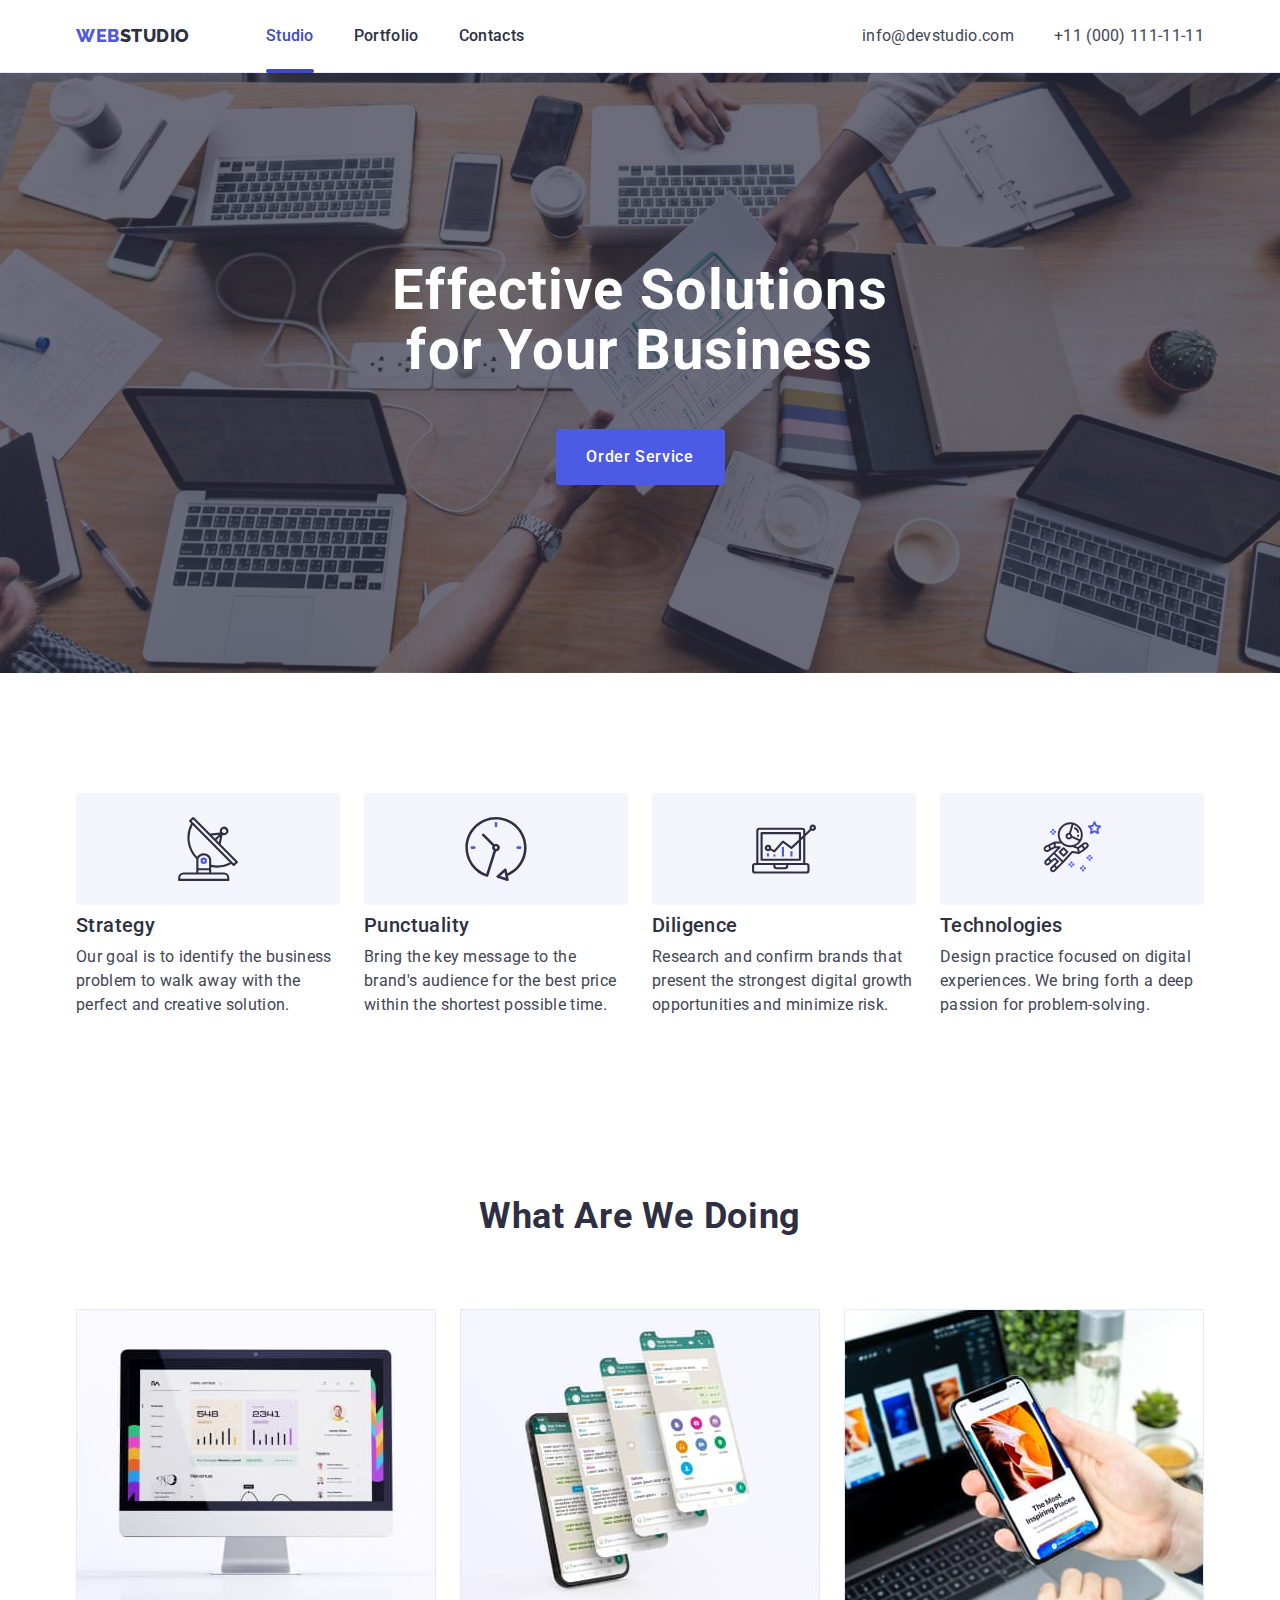
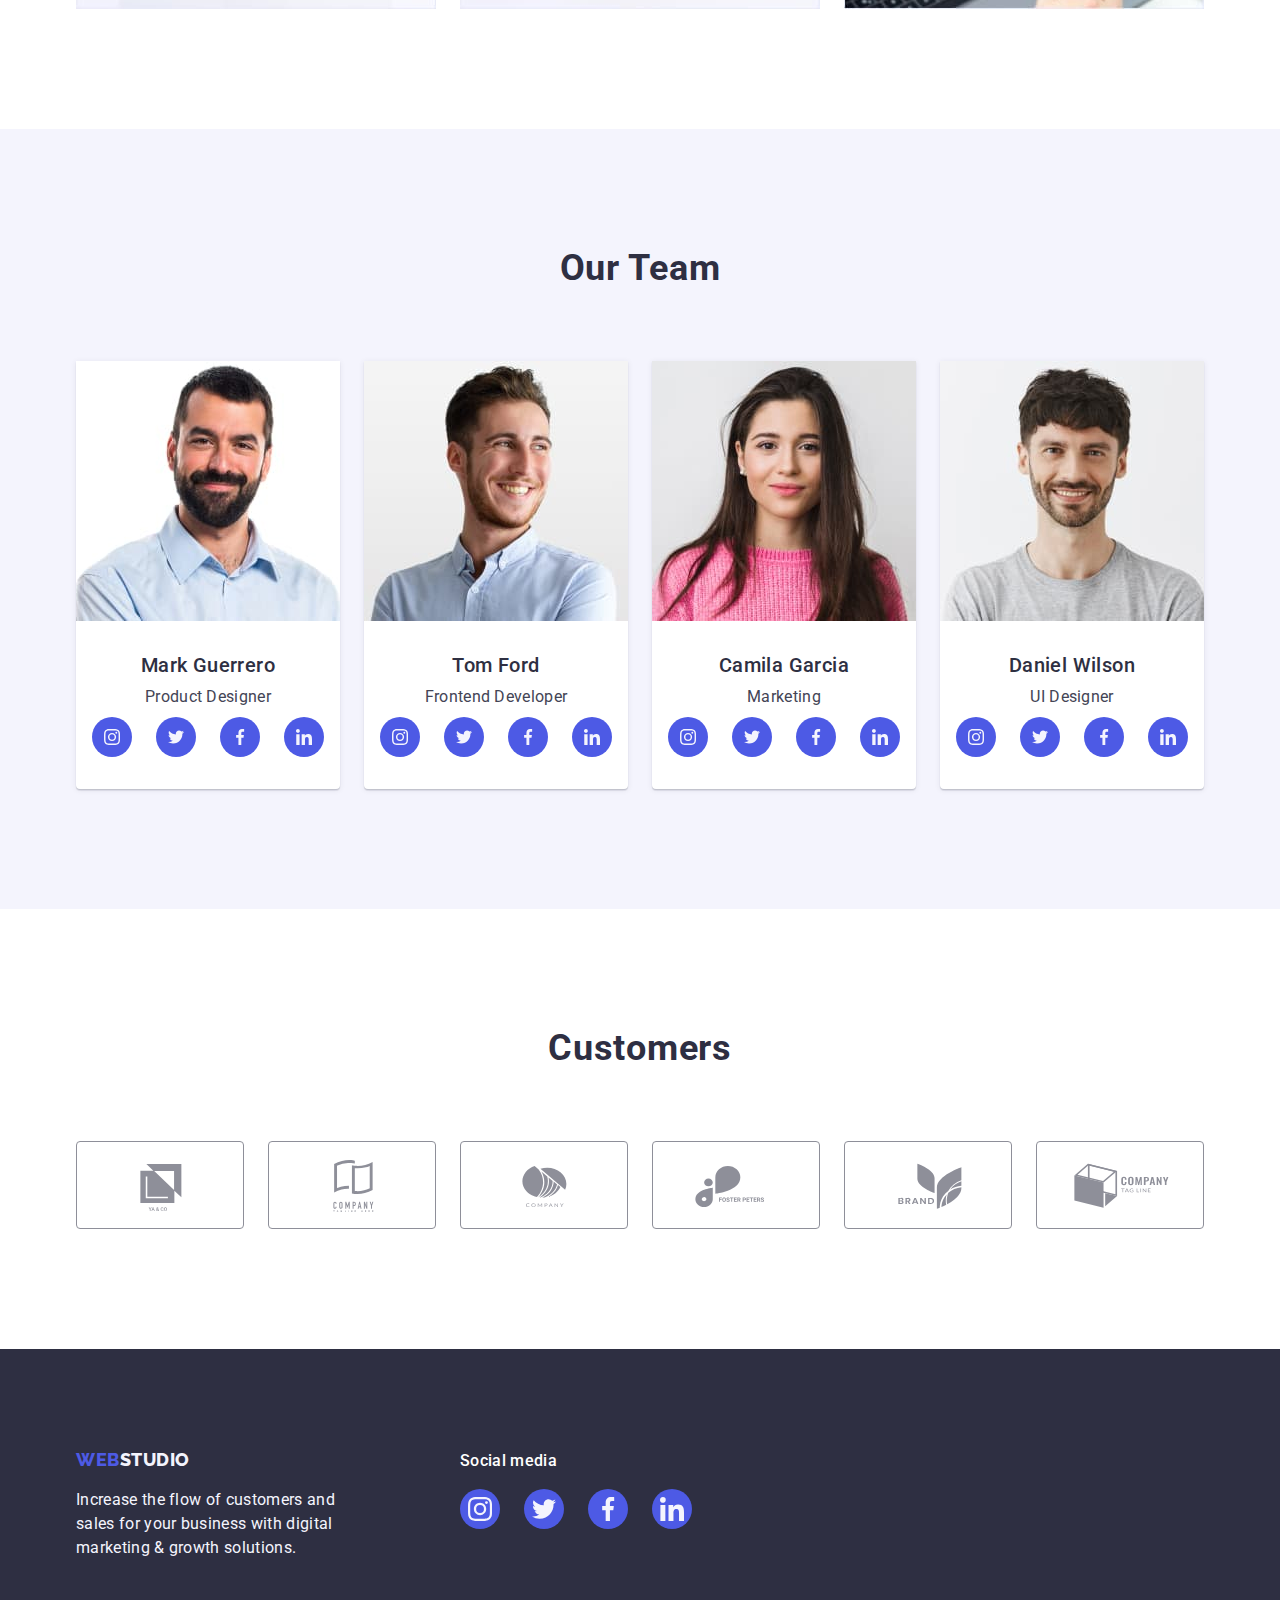
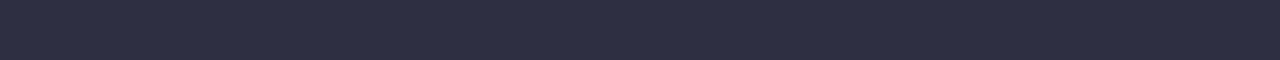
==== commit 136f7f8d: "Update index.html" ====
--- a/index.html
+++ b/index.html
@@ -78,7 +78,7 @@
             <li class="features-list-item card-item">
               <div class="wrapper">
                 <svg width="64" height="64">
-                  <use href="./images/symbol-defs.svg#icon-antenna"></use>
+                  <use href="./images/icons.svg#icon-antenna"></use>
                 </svg>
               </div>
               <h3 class="card-title">Strategy</h3>
@@ -90,7 +90,7 @@
             <li class="features-list-item card-item">
               <div class="wrapper">
                 <svg width="64" height="64">
-                  <use href="./images/symbol-defs.svg#icon-clock"></use>
+                  <use href="./images/icons.svg#icon-clock"></use>
                 </svg>
               </div>
               <h3 class="card-title">Punctuality</h3>
@@ -102,7 +102,7 @@
             <li class="features-list-item card-item">
               <div class="wrapper">
                 <svg width="64" height="64">
-                  <use href="./images/symbol-defs.svg#icon-diagram"></use>
+                  <use href="./images/icons.svg#icon-diagram"></use>
                 </svg>
               </div>
               <h3 class="card-title">Diligence</h3>
@@ -114,7 +114,7 @@
             <li class="features-list-item card-item">
               <div class="wrapper">
                 <svg width="64" height="64">
-                  <use href="./images/symbol-defs.svg#icon-astronaut"></use>
+                  <use href="./images/icons.svg#icon-astronaut"></use>
                 </svg>
               </div>
               <h3 class="card-title">Technologies</h3>
@@ -173,34 +173,28 @@
                   <li class="social-media-item">
                     <a href="#" class="social-media-link">
                       <svg class="social-media-icon" width="16" height="16">
-                        <use
-                          href="./images/symbol-defs.svg#icon-instagram"
-                        ></use>
-                      </svg>
-                    </a>
-                  </li>
-                  <li class="social-media-item">
-                    <a href="#" class="social-media-link">
-                      <svg class="social-media-icon" width="16" height="16">
-                        <use href="./images/symbol-defs.svg#icon-twitter"></use>
-                      </svg>
-                    </a>
-                  </li>
-                  <li class="social-media-item">
-                    <a href="#" class="social-media-link">
-                      <svg class="social-media-icon" width="16" height="16">
-                        <use
-                          href="./images/symbol-defs.svg#icon-facebook"
-                        ></use>
-                      </svg>
-                    </a>
-                  </li>
-                  <li class="social-media-item">
-                    <a href="#" class="social-media-link">
-                      <svg class="social-media-icon" width="16" height="16">
-                        <use
-                          href="./images/symbol-defs.svg#icon-linkedin"
-                        ></use>
+                        <use href="./images/icons.svg#icon-instagram"></use>
+                      </svg>
+                    </a>
+                  </li>
+                  <li class="social-media-item">
+                    <a href="#" class="social-media-link">
+                      <svg class="social-media-icon" width="16" height="16">
+                        <use href="./images/icons.svg#icon-twitter"></use>
+                      </svg>
+                    </a>
+                  </li>
+                  <li class="social-media-item">
+                    <a href="#" class="social-media-link">
+                      <svg class="social-media-icon" width="16" height="16">
+                        <use href="./images/icons.svg#icon-facebook"></use>
+                      </svg>
+                    </a>
+                  </li>
+                  <li class="social-media-item">
+                    <a href="#" class="social-media-link">
+                      <svg class="social-media-icon" width="16" height="16">
+                        <use href="./images/icons.svg#icon-linkedin"></use>
                       </svg>
                     </a>
                   </li>
@@ -216,34 +210,28 @@
                   <li class="social-media-item">
                     <a href="#" class="social-media-link">
                       <svg class="social-media-icon" width="16" height="16">
-                        <use
-                          href="./images/symbol-defs.svg#icon-instagram"
-                        ></use>
-                      </svg>
-                    </a>
-                  </li>
-                  <li class="social-media-item">
-                    <a href="#" class="social-media-link">
-                      <svg class="social-media-icon" width="16" height="16">
-                        <use href="./images/symbol-defs.svg#icon-twitter"></use>
-                      </svg>
-                    </a>
-                  </li>
-                  <li class="social-media-item">
-                    <a href="#" class="social-media-link">
-                      <svg class="social-media-icon" width="16" height="16">
-                        <use
-                          href="./images/symbol-defs.svg#icon-facebook"
-                        ></use>
-                      </svg>
-                    </a>
-                  </li>
-                  <li class="social-media-item">
-                    <a href="#" class="social-media-link">
-                      <svg class="social-media-icon" width="16" height="16">
-                        <use
-                          href="./images/symbol-defs.svg#icon-linkedin"
-                        ></use>
+                        <use href="./images/icons.svg#icon-instagram"></use>
+                      </svg>
+                    </a>
+                  </li>
+                  <li class="social-media-item">
+                    <a href="#" class="social-media-link">
+                      <svg class="social-media-icon" width="16" height="16">
+                        <use href="./images/icons.svg#icon-twitter"></use>
+                      </svg>
+                    </a>
+                  </li>
+                  <li class="social-media-item">
+                    <a href="#" class="social-media-link">
+                      <svg class="social-media-icon" width="16" height="16">
+                        <use href="./images/icons.svg#icon-facebook"></use>
+                      </svg>
+                    </a>
+                  </li>
+                  <li class="social-media-item">
+                    <a href="#" class="social-media-link">
+                      <svg class="social-media-icon" width="16" height="16">
+                        <use href="./images/icons.svg#icon-linkedin"></use>
                       </svg>
                     </a>
                   </li>
@@ -263,34 +251,28 @@
                   <li class="social-media-item">
                     <a href="#" class="social-media-link">
                       <svg class="social-media-icon" width="16" height="16">
-                        <use
-                          href="./images/symbol-defs.svg#icon-instagram"
-                        ></use>
-                      </svg>
-                    </a>
-                  </li>
-                  <li class="social-media-item">
-                    <a href="#" class="social-media-link">
-                      <svg class="social-media-icon" width="16" height="16">
-                        <use href="./images/symbol-defs.svg#icon-twitter"></use>
-                      </svg>
-                    </a>
-                  </li>
-                  <li class="social-media-item">
-                    <a href="#" class="social-media-link">
-                      <svg class="social-media-icon" width="16" height="16">
-                        <use
-                          href="./images/symbol-defs.svg#icon-facebook"
-                        ></use>
-                      </svg>
-                    </a>
-                  </li>
-                  <li class="social-media-item">
-                    <a href="#" class="social-media-link">
-                      <svg class="social-media-icon" width="16" height="16">
-                        <use
-                          href="./images/symbol-defs.svg#icon-linkedin"
-                        ></use>
+                        <use href="./images/icons.svg#icon-instagram"></use>
+                      </svg>
+                    </a>
+                  </li>
+                  <li class="social-media-item">
+                    <a href="#" class="social-media-link">
+                      <svg class="social-media-icon" width="16" height="16">
+                        <use href="./images/icons.svg#icon-twitter"></use>
+                      </svg>
+                    </a>
+                  </li>
+                  <li class="social-media-item">
+                    <a href="#" class="social-media-link">
+                      <svg class="social-media-icon" width="16" height="16">
+                        <use href="./images/icons.svg#icon-facebook"></use>
+                      </svg>
+                    </a>
+                  </li>
+                  <li class="social-media-item">
+                    <a href="#" class="social-media-link">
+                      <svg class="social-media-icon" width="16" height="16">
+                        <use href="./images/icons.svg#icon-linkedin"></use>
                       </svg>
                     </a>
                   </li>
@@ -310,34 +292,28 @@
                   <li class="social-media-item">
                     <a href="#" class="social-media-link">
                       <svg class="social-media-icon" width="16" height="16">
-                        <use
-                          href="./images/symbol-defs.svg#icon-instagram"
-                        ></use>
-                      </svg>
-                    </a>
-                  </li>
-                  <li class="social-media-item">
-                    <a href="#" class="social-media-link">
-                      <svg class="social-media-icon" width="16" height="16">
-                        <use href="./images/symbol-defs.svg#icon-twitter"></use>
-                      </svg>
-                    </a>
-                  </li>
-                  <li class="social-media-item">
-                    <a href="#" class="social-media-link">
-                      <svg class="social-media-icon" width="16" height="16">
-                        <use
-                          href="./images/symbol-defs.svg#icon-facebook"
-                        ></use>
-                      </svg>
-                    </a>
-                  </li>
-                  <li class="social-media-item">
-                    <a href="#" class="social-media-link">
-                      <svg class="social-media-icon" width="16" height="16">
-                        <use
-                          href="./images/symbol-defs.svg#icon-linkedin"
-                        ></use>
+                        <use href="./images/icons.svg#icon-instagram"></use>
+                      </svg>
+                    </a>
+                  </li>
+                  <li class="social-media-item">
+                    <a href="#" class="social-media-link">
+                      <svg class="social-media-icon" width="16" height="16">
+                        <use href="./images/icons.svg#icon-twitter"></use>
+                      </svg>
+                    </a>
+                  </li>
+                  <li class="social-media-item">
+                    <a href="#" class="social-media-link">
+                      <svg class="social-media-icon" width="16" height="16">
+                        <use href="./images/icons.svg#icon-facebook"></use>
+                      </svg>
+                    </a>
+                  </li>
+                  <li class="social-media-item">
+                    <a href="#" class="social-media-link">
+                      <svg class="social-media-icon" width="16" height="16">
+                        <use href="./images/icons.svg#icon-linkedin"></use>
                       </svg>
                     </a>
                   </li>
@@ -355,54 +331,42 @@
             <li class="customers-list-item">
               <a href="#" class="customers-list-link">
                 <svg class="icon-customer-logo" width="104" height="56">
-                  <use
-                    href="./images/symbol-defs.svg#icon-company-logo-1"
-                  ></use>
-                </svg>
-              </a>
-            </li>
-            <li class="customers-list-item">
-              <a href="#" class="customers-list-link">
-                <svg class="icon-customer-logo" width="104" height="56">
-                  <use
-                    href="./images/symbol-defs.svg#icon-company-logo-2"
-                  ></use>
-                </svg>
-              </a>
-            </li>
-            <li class="customers-list-item">
-              <a href="#" class="customers-list-link">
-                <svg class="icon-customer-logo" width="104" height="56">
-                  <use
-                    href="./images/symbol-defs.svg#icon-company-logo-3"
-                  ></use>
-                </svg>
-              </a>
-            </li>
-            <li class="customers-list-item">
-              <a href="#" class="customers-list-link">
-                <svg class="icon-customer-logo" width="104" height="56">
-                  <use
-                    href="./images/symbol-defs.svg#icon-company-logo-4"
-                  ></use>
-                </svg>
-              </a>
-            </li>
-            <li class="customers-list-item">
-              <a href="#" class="customers-list-link">
-                <svg class="icon-customer-logo" width="104" height="56">
-                  <use
-                    href="./images/symbol-defs.svg#icon-company-logo-5"
-                  ></use>
-                </svg>
-              </a>
-            </li>
-            <li class="customers-list-item">
-              <a href="#" class="customers-list-link">
-                <svg class="icon-customer-logo" width="104" height="56">
-                  <use
-                    href="./images/symbol-defs.svg#icon-company-logo-6"
-                  ></use>
+                  <use href="./images/icons.svg#icon-company-logo-1"></use>
+                </svg>
+              </a>
+            </li>
+            <li class="customers-list-item">
+              <a href="#" class="customers-list-link">
+                <svg class="icon-customer-logo" width="104" height="56">
+                  <use href="./images/icons.svg#icon-company-logo-2"></use>
+                </svg>
+              </a>
+            </li>
+            <li class="customers-list-item">
+              <a href="#" class="customers-list-link">
+                <svg class="icon-customer-logo" width="104" height="56">
+                  <use href="./images/icons.svg#icon-company-logo-3"></use>
+                </svg>
+              </a>
+            </li>
+            <li class="customers-list-item">
+              <a href="#" class="customers-list-link">
+                <svg class="icon-customer-logo" width="104" height="56">
+                  <use href="./images/icons.svg#icon-company-logo-4"></use>
+                </svg>
+              </a>
+            </li>
+            <li class="customers-list-item">
+              <a href="#" class="customers-list-link">
+                <svg class="icon-customer-logo" width="104" height="56">
+                  <use href="./images/icons.svg#icon-company-logo-5"></use>
+                </svg>
+              </a>
+            </li>
+            <li class="customers-list-item">
+              <a href="#" class="customers-list-link">
+                <svg class="icon-customer-logo" width="104" height="56">
+                  <use href="./images/icons.svg#icon-company-logo-6"></use>
                 </svg>
               </a>
             </li>
@@ -427,29 +391,29 @@
           <ul class="social-media-list">
             <li class="social-media-item">
               <a href="#" class="social-media-link">
-                <svg class="social-media-icon" width="16" height="16">
-                  <use href="./images/symbol-defs.svg#icon-instagram"></use>
+                <svg class="social-media-icon" width="24" height="24">
+                  <use href="./images/icons.svg#icon-instagram"></use>
                 </svg>
               </a>
             </li>
             <li class="social-media-item">
               <a href="#" class="social-media-link">
-                <svg class="social-media-icon" width="16" height="16">
-                  <use href="./images/symbol-defs.svg#icon-twitter"></use>
+                <svg class="social-media-icon" width="24" height="24">
+                  <use href="./images/icons.svg#icon-twitter"></use>
                 </svg>
               </a>
             </li>
             <li class="social-media-item">
               <a href="#" class="social-media-link">
-                <svg class="social-media-icon" width="16" height="16">
-                  <use href="./images/symbol-defs.svg#icon-facebook"></use>
+                <svg class="social-media-icon" width="24" height="24">
+                  <use href="./images/icons.svg#icon-facebook"></use>
                 </svg>
               </a>
             </li>
             <li class="social-media-item">
               <a href="#" class="social-media-link">
-                <svg class="social-media-icon" width="16" height="16">
-                  <use href="./images/symbol-defs.svg#icon-linkedin"></use>
+                <svg class="social-media-icon" width="24" height="24">
+                  <use href="./images/icons.svg#icon-linkedin"></use>
                 </svg>
               </a>
             </li>
@@ -462,7 +426,7 @@
       <div class="modal">
         <button type="button" class="modal-close-btn" data-modal-close>
           <svg width="8" height="8" class="modal-close-svg">
-            <use href="./images/symbol-defs.svg#icon-close-modal-btn"></use>
+            <use href="./images/icons.svg#icon-close-modal-btn"></use>
           </svg>
         </button>
       </div>
--- a/css/styles.css
+++ b/css/styles.css
@@ -121,9 +121,8 @@
 
 .header {
   border-bottom: 1px solid var(--cornflower-color);
-  box-shadow: 0px 1px 6px 0px #2e2f4214;
-  box-shadow: 0px 1px 1px 0px #2e2f4229;
-  box-shadow: 0px 2px 1px 0px #2e2f4214;
+  box-shadow: 0px 2px 1px rgba(46, 47, 66, 0.08),
+    0px 1px 1px rgba(46, 47, 66, 0.16), 0px 1px 6px rgba(46, 47, 66, 0.08);
 }
 
 .header .container {
@@ -180,11 +179,11 @@
   content: "";
   position: absolute;
   display: block;
-  bottom: 0;
+  bottom: -1px;
   border-radius: 2px;
   width: 100%;
   height: 4px;
-  background-color: var(--iris-color);
+  background-color: var(--ocean-color);
   color: var(--ocean-color);
 }
 
@@ -221,12 +220,14 @@
   max-width: 1440px;
   margin: 0 auto;
   padding: 188px 0;
-  background: linear-gradient(
-      to left,
+  background-image: linear-gradient(
       rgba(46, 47, 66, 0.7),
       rgba(46, 47, 66, 0.7)
     ),
-    url("../images/hero-bg-min.png") no-repeat center;
+    url(../images/people-office.jpg);
+  background-repeat: no-repeat;
+  background-position: center;
+  background-size: cover;
 }
 
 .hero .container {
@@ -272,8 +273,10 @@
 .features-list .wrapper {
   display: flex;
   justify-content: center;
+  align-items: center;
+  height: 112px;
+  border-radius: 4px;
   margin-bottom: 8px;
-  padding: 24px 100px;
   background-color: var(--cloud-color);
 }
 
@@ -318,7 +321,7 @@
 }
 
 .our-team-list .wrapper {
-  padding: 32px 16px;
+  padding: 32px 0;
 }
 
 .our-team-list .item-title {
@@ -332,40 +335,44 @@
 
 .social-media-list {
   display: flex;
-  justify-content: space-between;
+  justify-content: center;
+  gap: 24px;
 }
 
 .social-media-item {
+  width: 40px;
+  height: 40px;
   border-radius: 50%;
-  background-color: var(--iris-color);
   cursor: pointer;
 }
 
 .social-media-link {
-  transition: var(--tran-250);
+  transition: background-color var(--tran-250);
   border-radius: inherit;
-  display: block;
+  display: flex;
+  justify-content: center;
+  align-items: center;
   width: 100%;
   height: 100%;
-  padding: 12px;
+  background-color: var(--iris-color);
 }
 
 .social-media-icon {
   display: block;
-  fill: currentColor;
+  fill: var(--cloud-color);
 }
 
 /* ===== Customers section ===== */
 
 .customers-list {
   display: flex;
-  justify-content: space-between;
+  gap: 24px;
 }
 
 .customers-list-item {
+  transition: border-color var(--tran-250), color var(--tran-250);
   min-width: calc((100% - 5 * 24px) / 6);
   height: 88px;
-  /* color: var(--light-slate-color); */
 }
 
 .customers-list-link {
@@ -381,6 +388,7 @@
 }
 
 .customers-list-link:is(:hover, :focus) {
+  color: var(--ocean-color);
   border: 1px solid var(--ocean-color);
 }
 
@@ -389,10 +397,6 @@
   transition: color var(--tran-250);
 }
 
-.customers-list-link:is(:hover, :focus) .icon-customer-logo {
-  color: var(--ocean-color);
-}
-
 /* ===== FOOTER ===== */
 
 .footer {
@@ -401,7 +405,7 @@
 
 .footer .container {
   display: flex;
-  column-gap: 120px;
+  align-items: baseline;
 }
 
 .footer .logo {
@@ -413,9 +417,13 @@
   color: var(--cloud-color);
 }
 
+.footer-left-col {
+  margin-right: 120px;
+}
+
 .footer-left-col .text {
+  max-width: 264px;
   color: var(--cloud-color);
-  max-width: 264px;
 }
 
 .footer-right-col {
@@ -423,8 +431,9 @@
 }
 
 .footer-right-col .text {
+  margin-bottom: 16px;
+  font-weight: 500;
   color: var(--white-color);
-  margin-bottom: 16px;
 }
 
 .footer-right-col .social-media-link {
@@ -437,19 +446,19 @@
 
 /* ===== PORTFOLIO Page ===== */
 
-.button-list {
+.portfolio {
+  padding-top: 96px;
+}
+
+.filter-btns-list {
   display: flex;
   justify-content: center;
   gap: 24px;
   margin-bottom: 72px;
 }
 
-.button-list-item {
+.filter-btn-item {
   border: none;
-}
-
-.portfolio {
-  padding-top: 96px;
 }
 
 .portfolio .list .button {
@@ -504,12 +513,16 @@
   transition: box-shadow var(--tran-250);
 }
 
-.portfolio .card-item:is(:hover, :focus) {
+.portfolio .card-link {
+  display: block;
+}
+
+.portfolio .card-link:is(:hover, :focus) {
   box-shadow: 0px 1px 6px rgba(46, 47, 66, 0.08),
     0px 1px 1px rgba(46, 47, 66, 0.16), 0px 2px 1px rgba(46, 47, 66, 0.08);
 }
 
-.portfolio .card-item:is(:hover, :focus) .overlay {
+.portfolio .card-link:is(:hover, :focus) .overlay {
   transform: translateY(0);
 }
 
@@ -526,11 +539,11 @@
   width: 100vw;
   height: 100vh;
   background-color: rgba(46, 47, 66, 0.4);
-  transition: opacity var(--tran-250);
+  transition: opacity var(--tran-250), visibility var(--tran-250);
 }
 
 .modal-backdrop.is-hidden {
-  visibility: 0;
+  visibility: hidden;
   opacity: 0;
   pointer-events: none;
 }
@@ -540,16 +553,24 @@
   left: 50%;
   top: 50%;
   transform: translate(-50%, -50%);
+  transition: transform var(--tran-250);
+  box-shadow: 0px 1px 1px rgba(0, 0, 0, 0.14), 0px 1px 3px rgba(0, 0, 0, 0.12),
+    0px 2px 1px rgba(0, 0, 0, 0.2);
+  border-radius: 4px;
   width: 408px;
-  height: 584px;
+  min-height: 584px;
   padding: 24px;
   background-color: var(--dairy-color);
 }
 
 .modal-close-btn {
-  display: block;
+  position: absolute;
+  top: 24px;
+  right: 24px;
+  display: flex;
+  justify-content: center;
+  align-items: center;
   transition: background-color var(--tran-250), border var(--tran-250);
-  margin-left: auto;
   border: 1px solid rgba(0, 0, 0, 0.1);
   border-radius: 50%;
   width: 24px;
@@ -567,6 +588,6 @@
   background-color: var(--ocean-color);
 }
 
-.modal-close-btn:is(:active) .modal-close-svg {
+.modal-close-btn:is(:hover, :focus) .modal-close-svg {
   fill: var(--white-color);
 }
